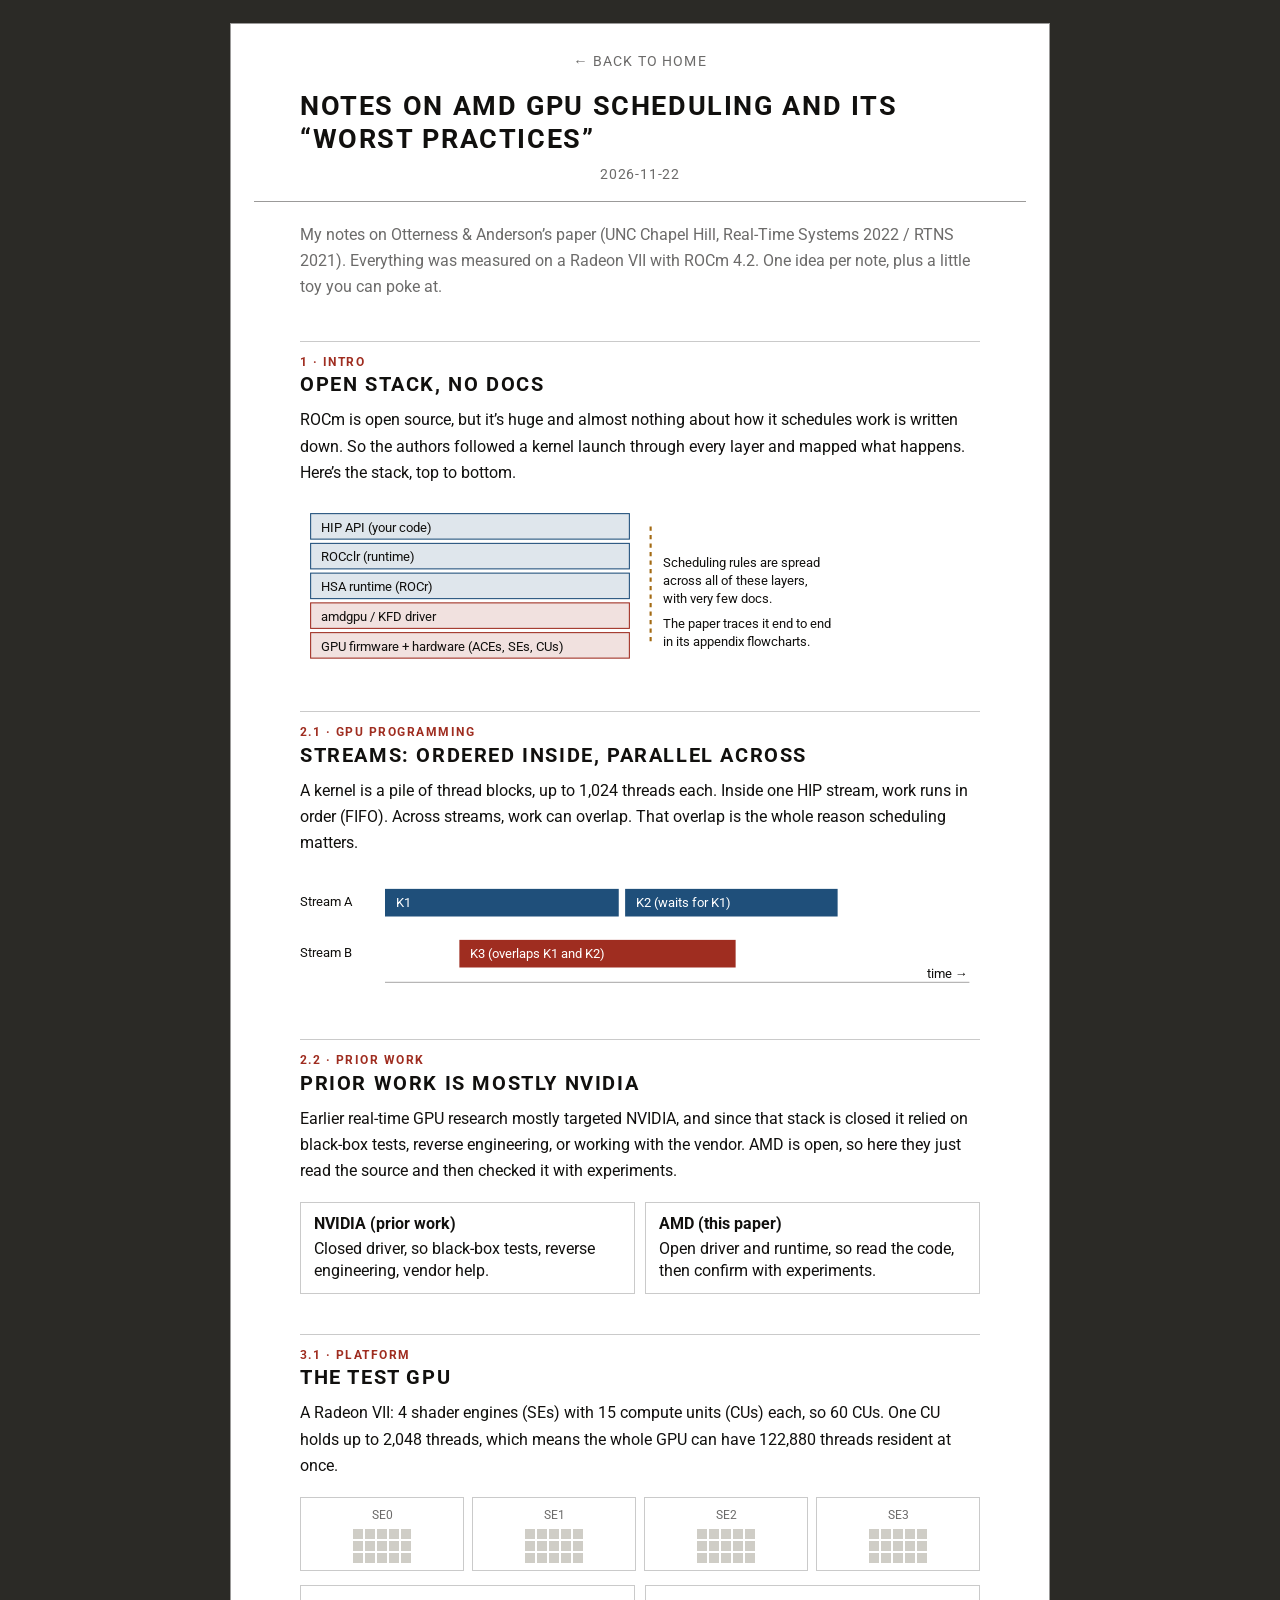
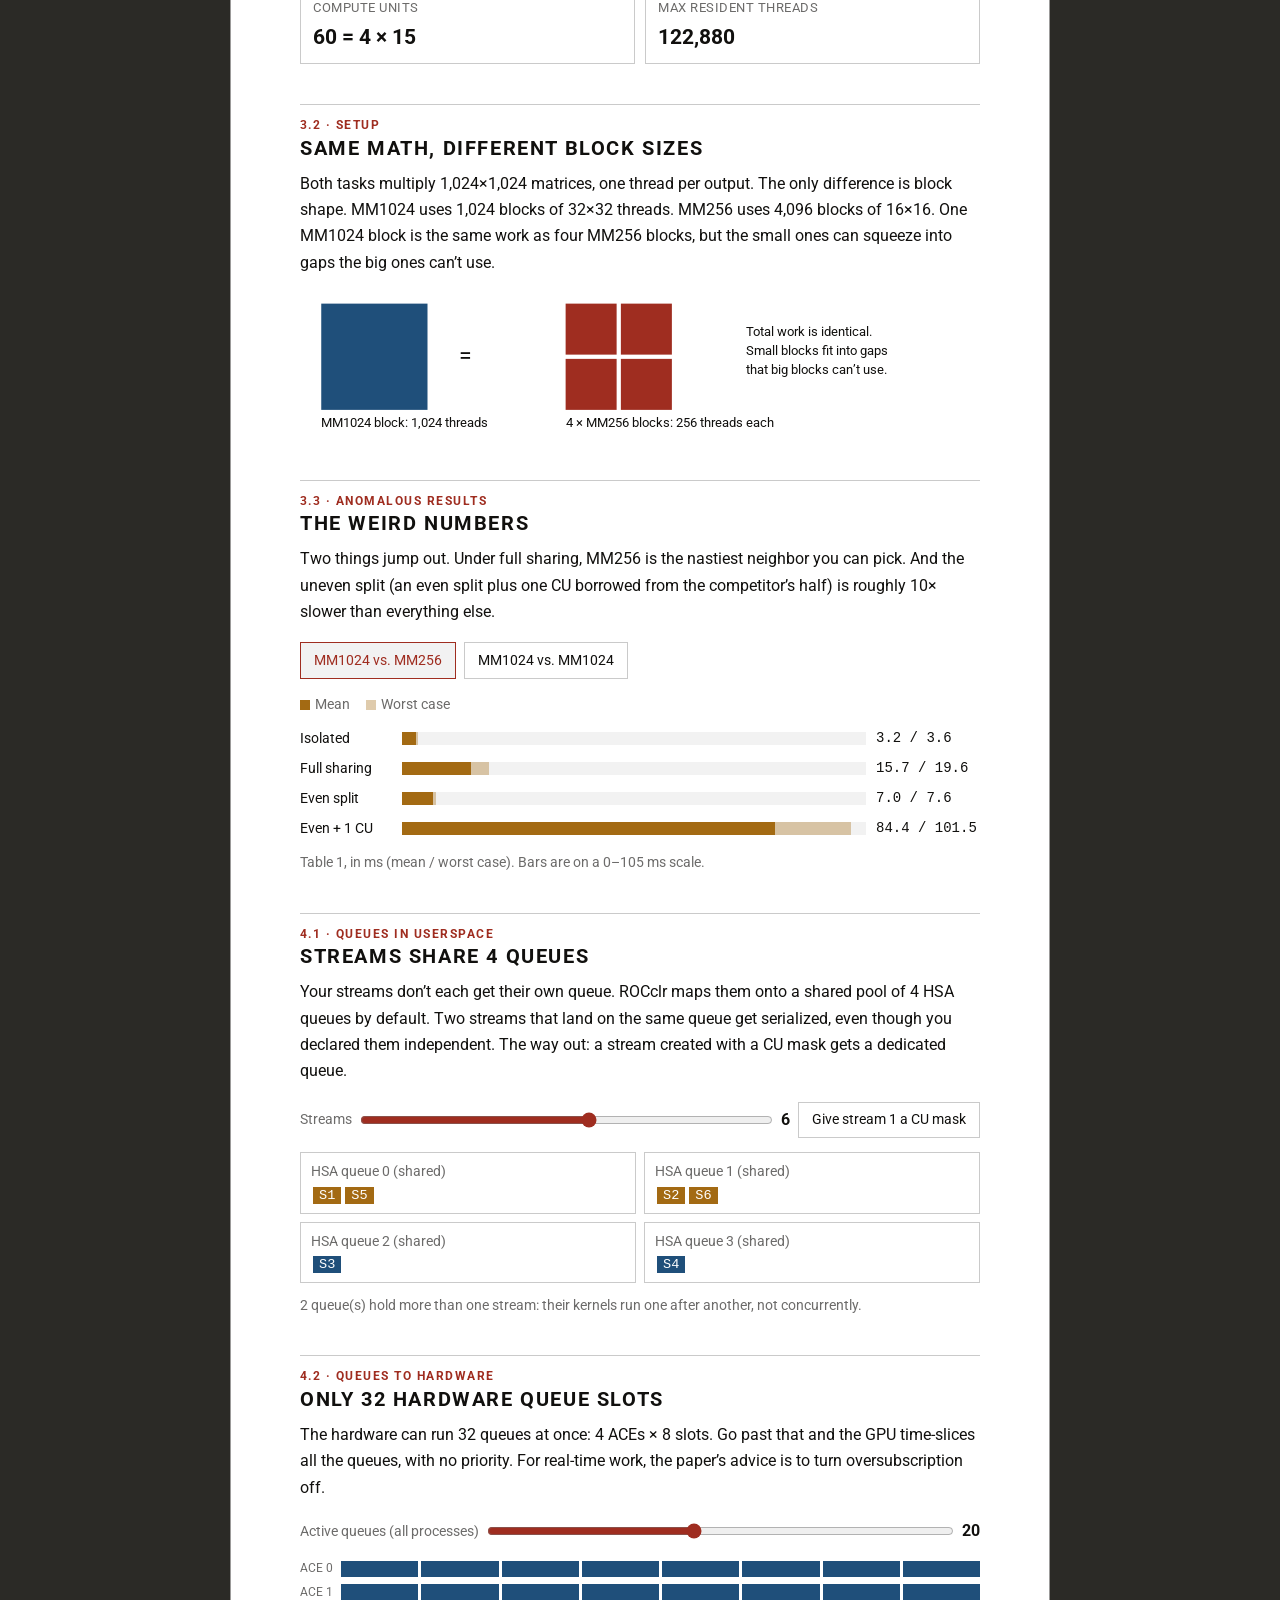
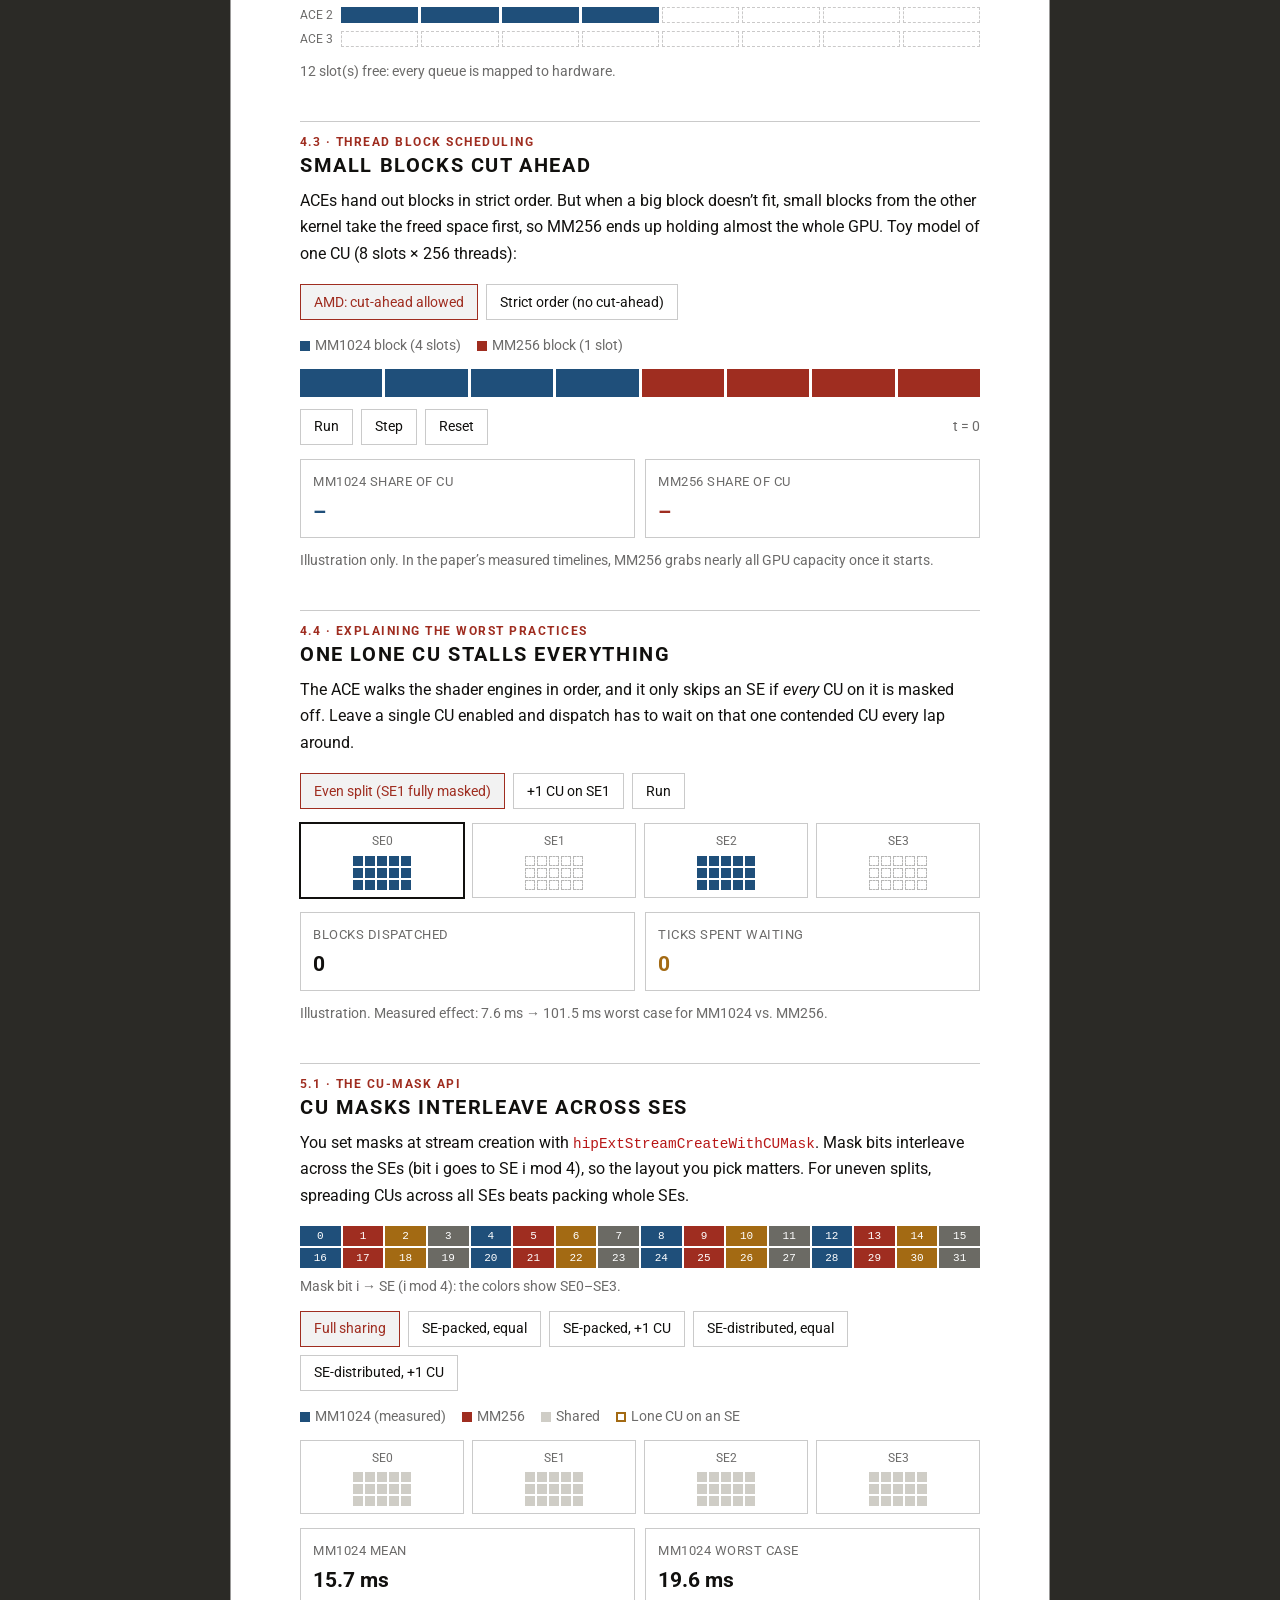
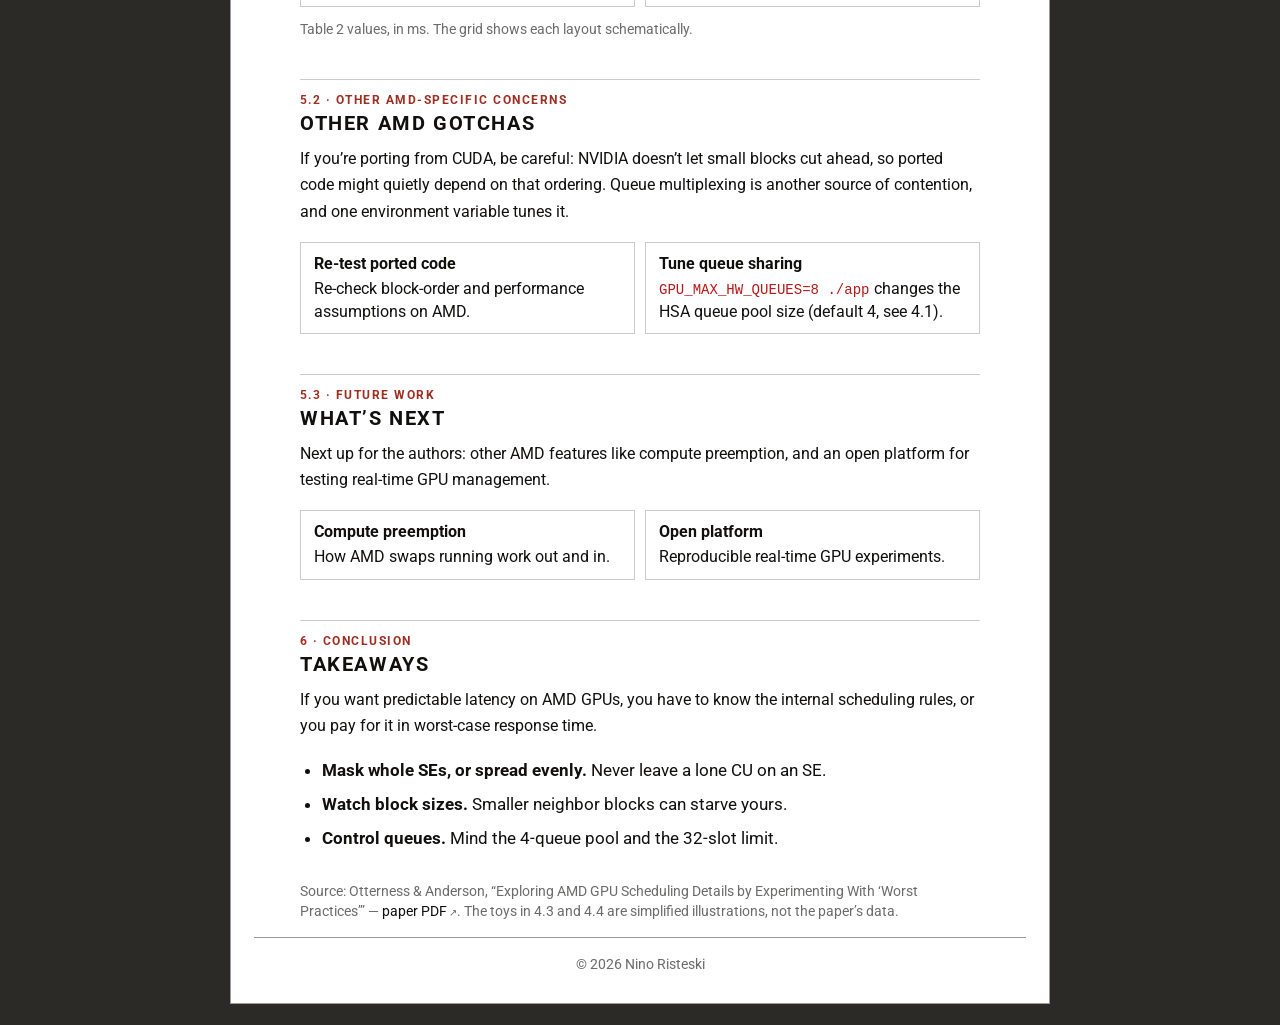
==== blogs/amd-gpu-scheduling-worst-practices.html @ a2859f85 "add AMD GPU scheduling paper notes to Writing Co-Authored-By: Claude Sonnet 5.5 <noreply@anthropic.c" ====
<!DOCTYPE html>
<html lang="en">
<head>
    <meta charset="UTF-8">
    <meta name="viewport" content="width=device-width, initial-scale=1.0">
    <meta name="author" content="Nino Risteski">
    <link rel="stylesheet" type="text/css" href="../stylesheet.css?v=63">
    <link rel="icon" type="image/x-icon" href="../favicon/favicon.ico">
    <link rel="apple-touch-icon" sizes="180x180" href="../favicon/apple-touch-icon.png">
    <link rel="icon" type="image/png" sizes="32x32" href="../favicon/favicon-32x32.png">
    <link rel="icon" type="image/png" sizes="16x16" href="../favicon/favicon-16x16.png">
    <title>Notes on AMD GPU Scheduling and Its “Worst Practices”</title>
    <style>
        .notes { --a:#1f4f7a; --b:#9f2d20; --w:#a36a13; --g:#cfcdc6; --line:rgba(17,16,14,0.22); --soft:rgba(17,16,14,0.05); --mut:rgba(17,16,14,0.62); }
        .notes * { border-radius: 0; }
        .notes .lede { color: var(--mut); }
        .notes .num { display:block; margin-bottom:0.15rem; color:var(--b); font-size:0.62rem; font-weight:700; letter-spacing:0.12em; }
        .notes h2 { margin-top:2rem; }
        .notes .cap { margin:0.6rem 0 0; color:var(--mut); font-size:0.7rem; line-height:1.45; }
        .notes .row { display:flex; flex-wrap:wrap; gap:0.4rem; align-items:center; margin:0 0 0.7rem; }
        .notes button { font:inherit; font-size:0.7rem; color:var(--text-color); background:#fff; border:1px solid var(--line); padding:0.28rem 0.65rem; cursor:pointer; }
        .notes button:hover { border-color:var(--text-color); }
        .notes button.on { border-color:var(--b); color:var(--b); background:var(--soft); }
        .notes input[type=range] { flex:1; min-width:130px; accent-color:var(--b); }
        .notes .lbl { font-size:0.7rem; color:var(--mut); }
        .notes .lg { display:flex; flex-wrap:wrap; gap:0.8rem; margin:0 0 0.6rem; font-size:0.68rem; color:var(--mut); }
        .notes .lg i { display:inline-block; width:10px; height:10px; margin-right:5px; vertical-align:-1px; }
        .notes .stats { display:grid; grid-template-columns:repeat(2,minmax(0,1fr)); gap:0.5rem; margin-top:0.7rem; }
        .notes .stat { border:1px solid var(--line); padding:0.4rem 0.6rem; }
        .notes .stat b { display:block; font-size:1.05rem; font-weight:700; }
        .notes .stat span { font-size:0.65rem; color:var(--mut); letter-spacing:0.04em; text-transform:uppercase; }
        .notes .cards { display:grid; grid-template-columns:repeat(auto-fit,minmax(190px,1fr)); gap:0.5rem; margin-top:0.7rem; }
        .notes .c { border:1px solid var(--line); padding:0.5rem 0.65rem; font-size:0.78rem; line-height:1.45; }
        .notes .c b { display:block; margin-bottom:0.12rem; }
        .notes .ses { display:grid; grid-template-columns:repeat(4,minmax(0,1fr)); gap:0.4rem; }
        .notes .se { text-align:center; font-size:0.62rem; color:var(--mut); border:1px solid var(--line); padding:0.35rem 0.1rem; }
        .notes .se.ptr { border-color:var(--text-color); box-shadow:0 0 0 1px var(--text-color); }
        .notes .cus { display:grid; grid-template-columns:repeat(5,10px); gap:2px; justify-content:center; margin-top:4px; }
        .notes .cu { display:block; width:10px; height:10px; background:var(--g); }
        .notes .lone { outline:2px solid var(--w); outline-offset:1px; }
        .notes .bars .br { display:grid; grid-template-columns:92px 1fr 104px; gap:0.5rem; align-items:center; font-size:0.7rem; margin:0 0 0.35rem; white-space:nowrap; }
        .notes .track { position:relative; height:13px; background:var(--soft); }
        .notes .track .mx, .notes .track .mn { position:absolute; left:0; top:0; height:100%; background:var(--w); }
        .notes .track .mx { opacity:0.35; }
        .notes .mono { font-family:ui-monospace,SFMono-Regular,Menlo,monospace; }
        .notes .chip { display:inline-block; font:0.68rem ui-monospace,SFMono-Regular,Menlo,monospace; padding:1px 6px; margin:2px; color:#fff; }
        .notes .q { border:1px solid var(--line); padding:0.35rem 0.5rem; min-height:2.4rem; font-size:0.68rem; color:var(--mut); }
        .notes .qgrid { display:grid; grid-template-columns:repeat(2,minmax(0,1fr)); gap:0.4rem; }
        .notes .slots { display:grid; grid-template-columns:38px repeat(8,minmax(0,1fr)); gap:3px; align-items:center; font-size:0.62rem; color:var(--mut); }
        .notes .slot { height:16px; border:1px dashed var(--line); }
        .notes .slot.f { background:var(--a); border:1px solid var(--a); }
        .notes .cuRow { display:grid; grid-template-columns:repeat(8,minmax(0,1fr)); gap:3px; }
        .notes .cuRow div { height:28px; }
        .notes svg text { fill:var(--text-color); font-size:12px; }
        .notes .bits { display:grid; grid-template-columns:repeat(16,minmax(0,1fr)); gap:2px; margin:0 0 0.4rem; }
        .notes .bits div { height:20px; font:0.55rem ui-monospace,SFMono-Regular,Menlo,monospace; color:#fff; display:flex; align-items:center; justify-content:center; }
        .notes .tk { margin:0.3rem 0 0 1.1rem; padding:0; font-size:0.85rem; }
        .notes .tk li { margin-bottom:0.3rem; }
    </style>
</head>
<body>
    <div class="container blog-post-container">
        <header>
            <a href="../index.html" class="back-link">← Back to Home</a>
            <h1>Notes on AMD GPU Scheduling and Its “Worst Practices”</h1>
            <div class="post-meta">
                <span class="post-date">2026-11-22</span>
            </div>
        </header>

        <main class="blog-post-content notes">
            <p class="lede">My notes on Otterness &amp; Anderson’s paper (UNC Chapel Hill, Real-Time Systems 2022 / RTNS 2021). Everything was measured on a Radeon VII with ROCm 4.2. One idea per note, plus a little toy you can poke at.</p>

            <h2><span class="num">1 · INTRO</span>Open stack, no docs</h2>
            <p>ROCm is open source, but it’s huge and almost nothing about how it schedules work is written down. So the authors followed a kernel launch through every layer and mapped what happens. Here’s the stack, top to bottom.</p>
            <svg viewBox="0 0 640 150" width="100%" role="img" aria-label="ROCm layers from HIP down to GPU firmware">
                <rect x="10" y="10" width="300" height="24" fill="#1f4f7a" fill-opacity=".14" stroke="#1f4f7a"/><text x="20" y="27">HIP API (your code)</text>
                <rect x="10" y="38" width="300" height="24" fill="#1f4f7a" fill-opacity=".14" stroke="#1f4f7a"/><text x="20" y="55">ROCclr (runtime)</text>
                <rect x="10" y="66" width="300" height="24" fill="#1f4f7a" fill-opacity=".14" stroke="#1f4f7a"/><text x="20" y="83">HSA runtime (ROCr)</text>
                <rect x="10" y="94" width="300" height="24" fill="#9f2d20" fill-opacity=".14" stroke="#9f2d20"/><text x="20" y="111">amdgpu / KFD driver</text>
                <rect x="10" y="122" width="300" height="24" fill="#9f2d20" fill-opacity=".14" stroke="#9f2d20"/><text x="20" y="139">GPU firmware + hardware (ACEs, SEs, CUs)</text>
                <path d="M330 22 L330 134" stroke="#a36a13" stroke-width="2" stroke-dasharray="4 4"/>
                <text x="342" y="60">Scheduling rules are spread</text><text x="342" y="77">across all of these layers,</text>
                <text x="342" y="94">with very few docs.</text><text x="342" y="118">The paper traces it end to end</text><text x="342" y="135">in its appendix flowcharts.</text>
            </svg>

            <h2><span class="num">2.1 · GPU PROGRAMMING</span>Streams: ordered inside, parallel across</h2>
            <p>A kernel is a pile of thread blocks, up to 1,024 threads each. Inside one HIP stream, work runs in order (FIFO). Across streams, work can overlap. That overlap is the whole reason scheduling matters.</p>
            <svg viewBox="0 0 640 110" width="100%" role="img" aria-label="Stream A runs K1 then K2, stream B runs K3 overlapping both">
                <text x="0" y="30">Stream A</text><text x="0" y="78">Stream B</text>
                <rect x="80" y="14" width="220" height="26" fill="#1f4f7a"/><text x="90" y="31" style="fill:#fff">K1</text>
                <rect x="306" y="14" width="200" height="26" fill="#1f4f7a"/><text x="316" y="31" style="fill:#fff">K2 (waits for K1)</text>
                <rect x="150" y="62" width="260" height="26" fill="#9f2d20"/><text x="160" y="79" style="fill:#fff">K3 (overlaps K1 and K2)</text>
                <line x1="80" y1="102" x2="630" y2="102" stroke="rgba(17,16,14,.3)"/><text x="590" y="98">time →</text>
            </svg>

            <h2><span class="num">2.2 · PRIOR WORK</span>Prior work is mostly NVIDIA</h2>
            <p>Earlier real-time GPU research mostly targeted NVIDIA, and since that stack is closed it relied on black-box tests, reverse engineering, or working with the vendor. AMD is open, so here they just read the source and then checked it with experiments.</p>
            <div class="cards">
                <div class="c"><b>NVIDIA (prior work)</b>Closed driver, so black-box tests, reverse engineering, vendor help.</div>
                <div class="c"><b>AMD (this paper)</b>Open driver and runtime, so read the code, then confirm with experiments.</div>
            </div>

            <h2><span class="num">3.1 · PLATFORM</span>The test GPU</h2>
            <p>A Radeon VII: 4 shader engines (SEs) with 15 compute units (CUs) each, so 60 CUs. One CU holds up to 2,048 threads, which means the whole GPU can have 122,880 threads resident at once.</p>
            <div class="ses" id="plat"></div>
            <div class="stats"><div class="stat"><span>Compute units</span><b>60 = 4 × 15</b></div><div class="stat"><span>Max resident threads</span><b>122,880</b></div></div>

            <h2><span class="num">3.2 · SETUP</span>Same math, different block sizes</h2>
            <p>Both tasks multiply 1,024×1,024 matrices, one thread per output. The only difference is block shape. MM1024 uses 1,024 blocks of 32×32 threads. MM256 uses 4,096 blocks of 16×16. One MM1024 block is the same work as four MM256 blocks, but the small ones can squeeze into gaps the big ones can’t use.</p>
            <svg viewBox="0 0 640 130" width="100%" role="img" aria-label="One MM1024 block equals four MM256 blocks">
                <rect x="20" y="10" width="100" height="100" fill="#1f4f7a"/><text x="20" y="126">MM1024 block: 1,024 threads</text>
                <g fill="#9f2d20"><rect x="250" y="10" width="48" height="48"/><rect x="302" y="10" width="48" height="48"/><rect x="250" y="62" width="48" height="48"/><rect x="302" y="62" width="48" height="48"/></g>
                <text x="250" y="126">4 × MM256 blocks: 256 threads each</text>
                <text x="150" y="66" style="font-size:22px">=</text>
                <text x="420" y="40">Total work is identical.</text><text x="420" y="58">Small blocks fit into gaps</text><text x="420" y="76">that big blocks can’t use.</text>
            </svg>

            <h2><span class="num">3.3 · ANOMALOUS RESULTS</span>The weird numbers</h2>
            <p>Two things jump out. Under full sharing, MM256 is the nastiest neighbor you can pick. And the uneven split (an even split plus one CU borrowed from the competitor’s half) is roughly 10× slower than everything else.</p>
            <div class="row" id="compSel"><button data-c="256" class="on">MM1024 vs. MM256</button><button data-c="1024">MM1024 vs. MM1024</button></div>
            <div class="lg"><span><i style="background:var(--w)"></i>Mean</span><span><i style="background:var(--w);opacity:.35"></i>Worst case</span></div>
            <div class="bars" id="bars"></div>
            <p class="cap">Table 1, in ms (mean / worst case). Bars are on a 0–105 ms scale.</p>

            <h2><span class="num">4.1 · QUEUES IN USERSPACE</span>Streams share 4 queues</h2>
            <p>Your streams don’t each get their own queue. ROCclr maps them onto a shared pool of 4 HSA queues by default. Two streams that land on the same queue get serialized, even though you declared them independent. The way out: a stream created with a CU mask gets a dedicated queue.</p>
            <div class="row"><span class="lbl">Streams</span><input type="range" id="nS" min="1" max="10" value="6" step="1"><b id="nSo">6</b><button id="maskBtn">Give stream 1 a CU mask</button></div>
            <div class="qgrid" id="qs"></div>
            <p class="cap" id="qcap"></p>

            <h2><span class="num">4.2 · QUEUES TO HARDWARE</span>Only 32 hardware queue slots</h2>
            <p>The hardware can run 32 queues at once: 4 ACEs × 8 slots. Go past that and the GPU time-slices all the queues, with no priority. For real-time work, the paper’s advice is to turn oversubscription off.</p>
            <div class="row"><span class="lbl">Active queues (all processes)</span><input type="range" id="nQ" min="1" max="44" value="20" step="1"><b id="nQo">20</b></div>
            <div class="slots" id="slots"></div>
            <p class="cap" id="slotCap"></p>

            <h2><span class="num">4.3 · THREAD BLOCK SCHEDULING</span>Small blocks cut ahead</h2>
            <p>ACEs hand out blocks in strict order. But when a big block doesn’t fit, small blocks from the other kernel take the freed space first, so MM256 ends up holding almost the whole GPU. Toy model of one CU (8 slots × 256 threads):</p>
            <div class="row" id="mode"><button data-m="amd" class="on">AMD: cut-ahead allowed</button><button data-m="fifo">Strict order (no cut-ahead)</button></div>
            <div class="lg"><span><i style="background:var(--a)"></i>MM1024 block (4 slots)</span><span><i style="background:var(--b)"></i>MM256 block (1 slot)</span></div>
            <div class="cuRow" id="cu"></div>
            <div class="row" style="margin-top:0.6rem"><button id="play">Run</button><button id="stp">Step</button><button id="rst">Reset</button><span class="lbl" style="margin-left:auto">t = <span id="t">0</span></span></div>
            <div class="stats"><div class="stat"><span>MM1024 share of CU</span><b id="sa" style="color:var(--a)">–</b></div><div class="stat"><span>MM256 share of CU</span><b id="sb" style="color:var(--b)">–</b></div></div>
            <p class="cap">Illustration only. In the paper’s measured timelines, MM256 grabs nearly all GPU capacity once it starts.</p>

            <h2><span class="num">4.4 · EXPLAINING THE WORST PRACTICES</span>One lone CU stalls everything</h2>
            <p>The ACE walks the shader engines in order, and it only skips an SE if <em>every</em> CU on it is masked off. Leave a single CU enabled and dispatch has to wait on that one contended CU every lap around.</p>
            <div class="row" id="seMode"><button data-s="even" class="on">Even split (SE1 fully masked)</button><button data-s="plus">+1 CU on SE1</button><button id="sePlay">Run</button></div>
            <div class="ses" id="seViz"></div>
            <div class="stats"><div class="stat"><span>Blocks dispatched</span><b id="seN">0</b></div><div class="stat"><span>Ticks spent waiting</span><b id="seW" style="color:var(--w)">0</b></div></div>
            <p class="cap">Illustration. Measured effect: 7.6 ms → 101.5 ms worst case for MM1024 vs. MM256.</p>

            <h2><span class="num">5.1 · THE CU-MASK API</span>CU masks interleave across SEs</h2>
            <p>You set masks at stream creation with <code>hipExtStreamCreateWithCUMask</code>. Mask bits interleave across the SEs (bit i goes to SE i mod 4), so the layout you pick matters. For uneven splits, spreading CUs across all SEs beats packing whole SEs.</p>
            <div class="bits" id="bits"></div>
            <div class="row" id="cfg"><button data-k="full" class="on">Full sharing</button><button data-k="pe">SE-packed, equal</button><button data-k="pp">SE-packed, +1 CU</button><button data-k="de">SE-distributed, equal</button><button data-k="dp">SE-distributed, +1 CU</button></div>
            <div class="lg"><span><i style="background:var(--a)"></i>MM1024 (measured)</span><span><i style="background:var(--b)"></i>MM256</span><span><i style="background:var(--g)"></i>Shared</span><span><i style="outline:2px solid var(--w);outline-offset:-2px"></i>Lone CU on an SE</span></div>
            <div class="ses" id="mask"></div>
            <div class="stats"><div class="stat"><span>MM1024 mean</span><b id="mm">–</b></div><div class="stat"><span>MM1024 worst case</span><b id="mx">–</b></div></div>
            <p class="cap">Table 2 values, in ms. The grid shows each layout schematically.</p>

            <h2><span class="num">5.2 · OTHER AMD-SPECIFIC CONCERNS</span>Other AMD gotchas</h2>
            <p>If you’re porting from CUDA, be careful: NVIDIA doesn’t let small blocks cut ahead, so ported code might quietly depend on that ordering. Queue multiplexing is another source of contention, and one environment variable tunes it.</p>
            <div class="cards">
                <div class="c"><b>Re-test ported code</b>Re-check block-order and performance assumptions on AMD.</div>
                <div class="c"><b>Tune queue sharing</b><code>GPU_MAX_HW_QUEUES=8 ./app</code> changes the HSA queue pool size (default 4, see 4.1).</div>
            </div>

            <h2><span class="num">5.3 · FUTURE WORK</span>What’s next</h2>
            <p>Next up for the authors: other AMD features like compute preemption, and an open platform for testing real-time GPU management.</p>
            <div class="cards">
                <div class="c"><b>Compute preemption</b>How AMD swaps running work out and in.</div>
                <div class="c"><b>Open platform</b>Reproducible real-time GPU experiments.</div>
            </div>

            <h2><span class="num">6 · CONCLUSION</span>Takeaways</h2>
            <p>If you want predictable latency on AMD GPUs, you have to know the internal scheduling rules, or you pay for it in worst-case response time.</p>
            <ul class="tk">
                <li><strong>Mask whole SEs, or spread evenly.</strong> Never leave a lone CU on an SE.</li>
                <li><strong>Watch block sizes.</strong> Smaller neighbor blocks can starve yours.</li>
                <li><strong>Control queues.</strong> Mind the 4-queue pool and the 32-slot limit.</li>
            </ul>
            <p class="cap" style="margin-top:1.4rem">Source: Otterness &amp; Anderson, “Exploring AMD GPU Scheduling Details by Experimenting With ‘Worst Practices’” — <a href="https://www.cs.unc.edu/~otternes/papers/rtsj2022.pdf">paper PDF</a>. The toys in 4.3 and 4.4 are simplified illustrations, not the paper’s data.</p>
        </main>

        <footer>
            <p>© 2026 Nino Risteski</p>
        </footer>
    </div>
<script>
const A='#1f4f7a',B='#9f2d20',G='#cfcdc6',W='#a36a13';
function seGrid(el,fn,ptr){el.innerHTML=[0,1,2,3].map(e=>'<div class="se'+(ptr===e?' ptr':'')+'">SE'+e+'<div class="cus">'+Array.from({length:15},(_,c)=>{const v=fn(e,c);return '<i class="cu'+(v==='L'?' lone':'')+'" style="background:'+(v==='a'||v==='L'?A:v==='b'?B:v==='x'?'transparent;border:1px dashed rgba(17,16,14,.3)':G)+'"></i>'}).join('')+'</div></div>').join('')}
seGrid(document.getElementById('plat'),()=>'s');

const T1={256:[['Isolated',3.201,3.631],['Full sharing',15.652,19.578],['Even split',6.991,7.630],['Even + 1 CU',84.362,101.531]],1024:[['Isolated',3.201,3.631],['Full sharing',6.447,7.292],['Even split',6.988,8.254],['Even + 1 CU',76.011,98.380]]};
function bars(c){document.getElementById('bars').innerHTML=T1[c].map(r=>'<div class="br"><span>'+r[0]+'</span><div class="track"><div class="mx" style="width:'+(r[2]/105*100)+'%"></div><div class="mn" style="width:'+(r[1]/105*100)+'%"></div></div><span class="mono">'+r[1].toFixed(1)+' / '+r[2].toFixed(1)+'</span></div>').join('');document.querySelectorAll('#compSel button').forEach(b=>b.classList.toggle('on',b.dataset.c===c))}
document.querySelectorAll('#compSel button').forEach(b=>b.onclick=()=>bars(b.dataset.c));bars('256');

let masked=false;
const nS=document.getElementById('nS'),nSo=document.getElementById('nSo'),qs_el=document.getElementById('qs'),qcap=document.getElementById('qcap'),maskBtn=document.getElementById('maskBtn');
function queues(){const n=+nS.value;nSo.textContent=n;const qs=[[],[],[],[]],ded=[];for(let i=1;i<=n;i++){if(masked&&i===1)ded.push(i);else{const k=masked?i-2:i-1;qs[k%4].push(i)}}
let h=qs.map((q,i)=>'<div class="q">HSA queue '+i+' (shared)<br>'+q.map(s=>'<span class="chip" style="background:'+(q.length>1?W:A)+'">S'+s+'</span>').join('')+'</div>').join('');
if(ded.length)h+='<div class="q" style="grid-column:1/-1">Dedicated queue (CU-masked)<br><span class="chip" style="background:'+B+'">S1</span></div>';
qs_el.innerHTML=h;const sh=qs.filter(q=>q.length>1).length;qcap.textContent=sh?sh+' queue(s) hold more than one stream: their kernels run one after another, not concurrently.':'Every stream has its own queue: no hidden serialization.';maskBtn.classList.toggle('on',masked)}
nS.oninput=queues;maskBtn.onclick=()=>{masked=!masked;queues()};queues();

const nQ=document.getElementById('nQ');
function slots(){const n=+nQ.value;document.getElementById('nQo').textContent=n;let h='';for(let a=0;a<4;a++){h+='<span>ACE '+a+'</span>';for(let s=0;s<8;s++){const i=a*8+s;h+='<div class="slot'+(i<Math.min(n,32)?' f':'')+'"></div>'}}document.getElementById('slots').innerHTML=h;const over=n-32;const c=document.getElementById('slotCap');c.style.color=over>0?W:'';c.textContent=over>0?over+' queue(s) don’t fit: the hardware time-slices all of them, with no priority, so ready work can wait.':(32-n)+' slot(s) free: every queue is mapped to hardware.'}
nQ.oninput=slots;slots();

let mode='amd',sl,turn,t,ua,ub,nid,tm=null;
function rs(){sl=[];for(let i=0;i<4;i++)sl.push({o:'a',r:5,id:0});[1,2,1,2].forEach((r,i)=>sl.push({o:'b',r,id:i+1}));turn='a';t=0;ua=0;ub=0;nid=10;dr()}
function place(w){const f=sl.map((s,i)=>s?-1:i).filter(i=>i>=0);if(w==='a'){if(f.length<4)return false;const id=nid++;f.slice(0,4).forEach(i=>sl[i]={o:'a',r:5,id});return true}if(!f.length)return false;sl[f[0]]={o:'b',r:2,id:nid++};return true}
function disp(){let p=true;while(p){p=false;if(mode==='fifo'){if(place(turn)){turn=turn==='a'?'b':'a';p=true}}else{for(const w of [turn,turn==='a'?'b':'a']){if(place(w)){turn=w==='a'?'b':'a';p=true;break}}}}}
function st(){t++;sl.forEach(s=>{if(s)s.o==='a'?ua++:ub++});const d=new Set();sl.forEach(s=>{if(s&&--s.r<=0)d.add(s.id)});sl=sl.map(s=>s&&d.has(s.id)?null:s);disp();dr()}
function dr(){document.getElementById('cu').innerHTML=sl.map(s=>'<div style="'+(s?'background:'+(s.o==='a'?A:B):'border:1px dashed rgba(17,16,14,.3)')+'"></div>').join('');document.getElementById('t').textContent=t;const tt=ua+ub;document.getElementById('sa').textContent=tt?Math.round(ua/tt*100)+'%':'–';document.getElementById('sb').textContent=tt?Math.round(ub/tt*100)+'%':'–'}
const pb=document.getElementById('play');function stop(){clearInterval(tm);tm=null;pb.textContent='Run'}
pb.onclick=()=>{if(tm)stop();else{tm=setInterval(st,450);pb.textContent='Pause'}};
document.getElementById('stp').onclick=()=>{stop();st()};document.getElementById('rst').onclick=()=>{stop();rs()};
document.querySelectorAll('#mode button').forEach(b=>b.onclick=()=>{mode=b.dataset.m;document.querySelectorAll('#mode button').forEach(x=>x.classList.toggle('on',x===b));stop();rs()});rs();

let seM='even',ptr=0,seN=0,seW=0,seT=null,lone=0;
function seFn(e,c){if(e===0||e===2)return 'a';if(e===1)return seM==='plus'&&c===0?'L':'x';return 'x'}
function seDraw(){seGrid(document.getElementById('seViz'),seFn,ptr);document.getElementById('seN').textContent=seN;document.getElementById('seW').textContent=seW}
function seTick(){const usable=e=>e===0||e===2||(e===1&&seM==='plus');if(!usable(ptr)){ptr=(ptr+1)%4;while(!usable(ptr))ptr=(ptr+1)%4}
if(ptr===1){lone++;if(lone>=7){lone=0;seN++;ptr=2}else seW++}else{seN++;let n=(ptr+1)%4;while(!usable(n))n=(n+1)%4;ptr=n}seDraw()}
function seReset(){ptr=0;lone=0;seN=0;seW=0;seDraw()}
const sp=document.getElementById('sePlay');function seStop(){clearInterval(seT);seT=null;sp.textContent='Run'}
sp.onclick=()=>{if(seT)seStop();else{seT=setInterval(seTick,350);sp.textContent='Pause'}};
document.querySelectorAll('#seMode button[data-s]').forEach(b=>b.onclick=()=>{seM=b.dataset.s;document.querySelectorAll('#seMode button[data-s]').forEach(x=>x.classList.toggle('on',x===b));seReset()});seReset();

document.getElementById('bits').innerHTML=Array.from({length:32},(_,i)=>'<div style="background:'+['#1f4f7a','#9f2d20','#a36a13','#6b6a64'][i%4]+'">'+i+'</div>').join('');
document.getElementById('bits').insertAdjacentHTML('afterend','<p class="cap" style="margin:0 0 0.7rem">Mask bit i → SE (i mod 4): the colors show SE0–SE3.</p>');
const T2={full:[15.652,19.578],pe:[6.991,7.630],pp:[84.362,101.531],de:[7.269,9.113],dp:[7.324,7.906]};
function mfn(k){return (e,c)=>{if(k==='full')return 's';if(k==='pe')return e%2===0?'a':'b';if(k==='pp')return e%2===0?'a':(e===1&&c===0?'L':'b');const na=k==='de'?[8,8,7,7][e]:[8,8,8,7][e];return c<na?'a':'b'}}
function mask(k){seGrid(document.getElementById('mask'),mfn(k));document.getElementById('mm').textContent=T2[k][0].toFixed(1)+' ms';document.getElementById('mx').textContent=T2[k][1].toFixed(1)+' ms';document.querySelectorAll('#cfg button').forEach(b=>b.classList.toggle('on',b.dataset.k===k))}
document.querySelectorAll('#cfg button').forEach(b=>b.onclick=()=>mask(b.dataset.k));mask('full');
</script>
</body>
</html>
---- stylesheet.css ----
@import url('https://fonts.googleapis.com/css2?family=Roboto:wght@300;400;500;700&display=swap');

:root {
  --outer-color: #2b2a26;
  --background-color: #ffffff;
  --paper-color: #ffffff;
  --text-color: #11100e;
  --muted-color: rgba(17, 16, 14, 0.62);
  --faint-color: rgba(17, 16, 14, 0.08);
  --border-color: rgba(17, 16, 14, 0.22);
  --strong-border-color: rgba(17, 16, 14, 0.42);
  --accent-color: #b81717;
  --accent-soft: rgba(184, 23, 23, 0.08);
  --secondary-accent: #1f4f7a;
  --secondary-soft: rgba(31, 79, 122, 0.08);
  --gold-accent: #a36a13;
  --section-color: #9f2d20;
  --font-heading: 'Roboto', Arial, sans-serif;
  --font-body: 'Roboto', Arial, sans-serif;
}

* {
  box-sizing: border-box;
  margin: 0;
  padding: 0;
}

html {
  background: var(--outer-color);
  font-size: 20px;
}

body {
  min-height: 100vh;
  color: var(--text-color);
  background: var(--outer-color);
  font-family: var(--font-body);
  font-size: 16px;
  font-weight: 400;
  line-height: 1.5;
  letter-spacing: 0;
  padding: 1.15rem;
}

.container {
  position: relative;
  width: min(100%, 820px);
  margin: 0 auto;
  padding: 1.15rem 1.15rem 1.4rem;
  border: 1px solid var(--strong-border-color);
  background: var(--background-color);
}

h1,
h2,
h3,
h4,
h5,
h6 {
  color: var(--text-color);
  font-family: var(--font-heading);
  line-height: 1.25;
  text-transform: uppercase;
}

h1 {
  margin-bottom: 0.25rem;
  font-size: 1.45rem;
  letter-spacing: 0.06em;
}

h2 {
  font-size: 0.92rem;
  letter-spacing: 0.14em;
}

h3 {
  margin-bottom: 0.2rem;
  font-size: 0.9rem;
  letter-spacing: 0.06em;
}

p {
  margin-bottom: 0.55rem;
}

a {
  position: relative;
  color: var(--text-color);
  text-decoration: none;
  text-decoration-thickness: 1px;
  text-underline-offset: 3px;
  transition: color 0.18s ease, border-color 0.18s ease, background-color 0.18s ease;
}

a[href^="http"]::after {
  content: '↗';
  margin-left: 0.18em;
  color: var(--muted-color);
  font-size: 0.68em;
  font-weight: 400;
}

a:hover {
  color: var(--accent-color);
}

a:hover::after {
  color: var(--accent-color);
}

a::before {
  content: '';
  position: absolute;
  right: 0;
  bottom: -2px;
  left: 0;
  height: 1px;
  background: currentColor;
  transform: scaleX(0);
  transform-origin: left;
  transition: transform 0.18s ease;
}

a:hover::before {
  transform: scaleX(1);
}

header {
  display: flex;
  flex-direction: column;
  align-items: center;
  margin-bottom: 0.85rem;
  text-align: center;
}

.header-content {
  display: flex;
  align-items: center;
  justify-content: center;
  gap: 1rem;
  width: 100%;
  margin-bottom: 0.7rem;
}

.profile-container {
  flex-shrink: 0;
}

.profile-image {
  width: 180px;
  height: 180px;
  overflow: hidden;
}

.profile-image img {
  display: block;
  width: 100%;
  height: 100%;
  object-fit: cover;
}

.name-title {
  max-width: 430px;
  text-align: center;
}

.social-links {
  display: flex;
  flex-wrap: wrap;
  justify-content: center;
  gap: 0.35rem;
}

.social-links a {
  display: inline-flex;
  align-items: center;
  min-height: 1.65rem;
  padding: 0;
  font-size: 0.68rem;
  letter-spacing: 0.07em;
  text-transform: uppercase;
}

.social-links a:hover {
  color: var(--accent-color);
}

.social-links a::before {
  display: none;
}

.intro {
  position: relative;
  width: min(100%, 670px);
  padding: 0.65rem 0 0;
  color: rgba(17, 16, 14, 0.85);
  font-size: 0.86rem;
  line-height: 1.55;
  text-align: left;
}

.intro p {
  margin-bottom: 0.5rem;
}

.intro p:last-child {
  margin-bottom: 0;
}

.research-line {
  margin-top: 0.55rem;
  padding-top: 0.55rem;
  border-top: 1px solid var(--border-color);
}

.research-line span {
  display: block;
  margin-bottom: 0.18rem;
  color: var(--accent-color);
  font-size: inherit;
  font-weight: 400;
  letter-spacing: 0.1em;
  text-transform: uppercase;
}

.newsletter {
  display: flex;
  align-items: center;
  justify-content: center;
  gap: 0.45rem;
  max-width: 670px;
  margin: 0.75rem auto 0.95rem;
  padding: 0.5rem 0;
}

.newsletter-intro {
  margin: 0;
  color: rgba(17, 16, 14, 0.76);
  font-size: 0.8rem;
}

.newsletter-cta {
  display: inline-flex;
  align-items: center;
  justify-content: center;
  min-height: 1.85rem;
  padding: 0;
  color: var(--accent-color);
  font-size: 0.68rem;
  letter-spacing: 0.1em;
  text-transform: uppercase;
  white-space: nowrap;
}

.newsletter-cta::before {
  display: none;
}

.newsletter-cta::after {
  color: var(--accent-color);
}

.newsletter-cta:hover {
  color: var(--text-color);
}

section {
  position: relative;
  padding: 1.8rem 0 1.6rem;
  border-top: 1px solid var(--strong-border-color);
}

section > h2 {
  margin-bottom: 0.65rem;
}

#talks > h2,
#projects > h2,
#blog > h2,
#recommendations > h2 {
  text-align: center;
}

#projects,
#talks,
#blog,
#recommendations {
  border-top-color: rgba(159, 45, 32, 0.58);
}

#projects > h2,
#projects .item-kicker,
#talks > h2,
#talks .item-kicker,
#blog > h2,
#blog .post-date,
#recommendations > h2,
#recommendations .item-note {
  color: var(--section-color);
}

.projects-grid {
  display: grid;
  gap: 0.3rem;
}

.project {
  position: relative;
  padding: 0.62rem 0 0.66rem 0.8rem;
}

.project::before {
  content: '';
  position: absolute;
  top: 0.72rem;
  bottom: 0.72rem;
  left: 0;
  width: 2px;
  background: var(--faint-color);
}

.project:hover::before {
  background: var(--accent-color);
}

.project p {
  max-width: 700px;
  margin: 0;
  color: rgba(17, 16, 14, 0.78);
}

.item-kicker,
.post-date,
.item-note {
  display: block;
  color: var(--muted-color);
  font-size: 0.68rem;
  letter-spacing: 0.06em;
}

.item-kicker {
  margin-bottom: 0.18rem;
  text-transform: uppercase;
}

.project-commits {
  margin-top: 0.38rem;
  padding-left: 0;
  list-style: none;
}

.talk-item {
  display: flex;
  align-items: center;
  gap: 1.2rem;
  justify-content: space-between;
}

.talk-text {
  flex: 1;
  min-width: 0;
}

.talk-image {
  flex-shrink: 0;
  display: block;
  width: 220px;
}

.talk-image img {
  display: block;
  width: 100%;
  height: auto;
  border-radius: 4px;
}

@media (max-width: 640px) {
  .talk-item {
    flex-direction: column;
    align-items: flex-start;
  }

  .talk-image {
    width: 100%;
  }
}

.project-commits li {
  position: relative;
  margin-bottom: 0.34rem;
  color: rgba(17, 16, 14, 0.8);
  font-size: 0.82rem;
  line-height: 1.42;
}

.blog-list,
.recommendations-list {
  list-style: none;
}

.blog-list li,
.recommendations-list li {
  display: block;
  padding: 0.26rem 0;
}

.blog-list a,
.recommendations-list a {
  font-weight: 700;
}

.blog-list .post-date,
.recommendations-list .item-note {
  display: inline;
  margin-left: 0.25rem;
  font-size: 0.7rem;
  letter-spacing: 0;
}

.blog-list .post-date::before,
.recommendations-list .item-note::before {
  content: '- ';
}

#recommendations {
  padding-bottom: 0.55rem;
}

footer {
  margin-top: 0.8rem;
  padding-top: 0.8rem;
  border-top: 1px solid var(--strong-border-color);
  color: var(--muted-color);
  font-size: 0.68rem;
  text-align: center;
}

footer p {
  margin: 0;
}

.blog-post-container {
  min-height: 100vh;
  padding-top: 1.25rem;
}

.blog-post-container header {
  align-items: center;
  margin-bottom: 1rem;
  padding-bottom: 0.8rem;
  border-bottom: 1px solid var(--strong-border-color);
  text-align: left;
}

.blog-post-container .back-link {
  display: inline-block;
  margin-bottom: 0.85rem;
  color: var(--muted-color);
  font-size: 0.72rem;
  letter-spacing: 0.08em;
  text-transform: uppercase;
}

.blog-post-container .back-link::after {
  content: '';
}

.blog-post-container h1 {
  max-width: 680px;
  margin-bottom: 0.35rem;
  font-size: 1.35rem;
}

.post-meta {
  color: var(--muted-color);
  font-size: 0.78rem;
}

.blog-post-content {
  max-width: 680px;
  margin: 0 auto;
  font-size: 16px;
  line-height: 1.65;
}

.blog-post-content h1 {
  margin: 0.2rem 0 0.8rem;
  font-size: 1.25rem;
}

.blog-post-content h2 {
  margin: 1.3rem 0 0.5rem;
  padding-top: 0.6rem;
  border-top: 1px solid var(--border-color);
  font-size: 1rem;
  letter-spacing: 0.08em;
}

.blog-post-content h3 {
  margin: 1rem 0 0.4rem;
  font-size: 0.9rem;
}

.blog-post-content p {
  margin-bottom: 0.85rem;
}

.blog-post-content ul,
.blog-post-content ol {
  margin: 0 0 0.95rem;
  padding-left: 1.2rem;
}

.blog-post-content li {
  margin-bottom: 0.3rem;
}

.blog-post-content code {
  padding: 0;
  color: var(--accent-color);
  font-family: ui-monospace, SFMono-Regular, Menlo, Monaco, Consolas, monospace;
  font-size: 0.9em;
}

.blog-post-content pre,
.blog-post-content .codehilite {
  margin: 0.9rem 0 1rem;
  padding: 0.65rem 0;
  overflow-x: auto;
  border-top: 1px solid var(--border-color);
  border-bottom: 1px solid var(--border-color);
}

.blog-post-content pre code {
  padding: 0;
  background: transparent;
}

.blog-post-content .codehilite pre {
  margin: 0;
  padding: 0;
  border: 0;
  background: transparent !important;
}

.blog-post-content .hero-image {
  display: flex;
  justify-content: center;
  margin: 0.9rem 0 1.1rem;
}

.blog-post-content .hero-image img {
  max-width: 100%;
  height: auto;
  border: 1px solid var(--border-color);
}

@media (min-width: 768px) {
  body {
    font-size: 16.5px;
  }

  h1 {
    font-size: 1.75rem;
  }

  .container {
    padding-top: 1.35rem;
  }
}

@media (max-width: 640px) {
  body {
    padding: 0.65rem;
  }

  .container {
    padding: 1rem 0.9rem 1.3rem;
  }

  .header-content {
    flex-direction: column;
    gap: 0.75rem;
  }

  .name-title {
    text-align: center;
  }

  .social-links {
    justify-content: center;
  }

  .intro {
    padding-right: 0.65rem;
    padding-left: 0.65rem;
    font-size: 0.8rem;
  }

  .research-line {
    display: block;
  }

  .research-line span {
    display: block;
    margin-bottom: 0.22rem;
  }

  .newsletter {
    align-items: center;
    flex-wrap: wrap;
    gap: 0.35rem;
    text-align: center;
  }
}
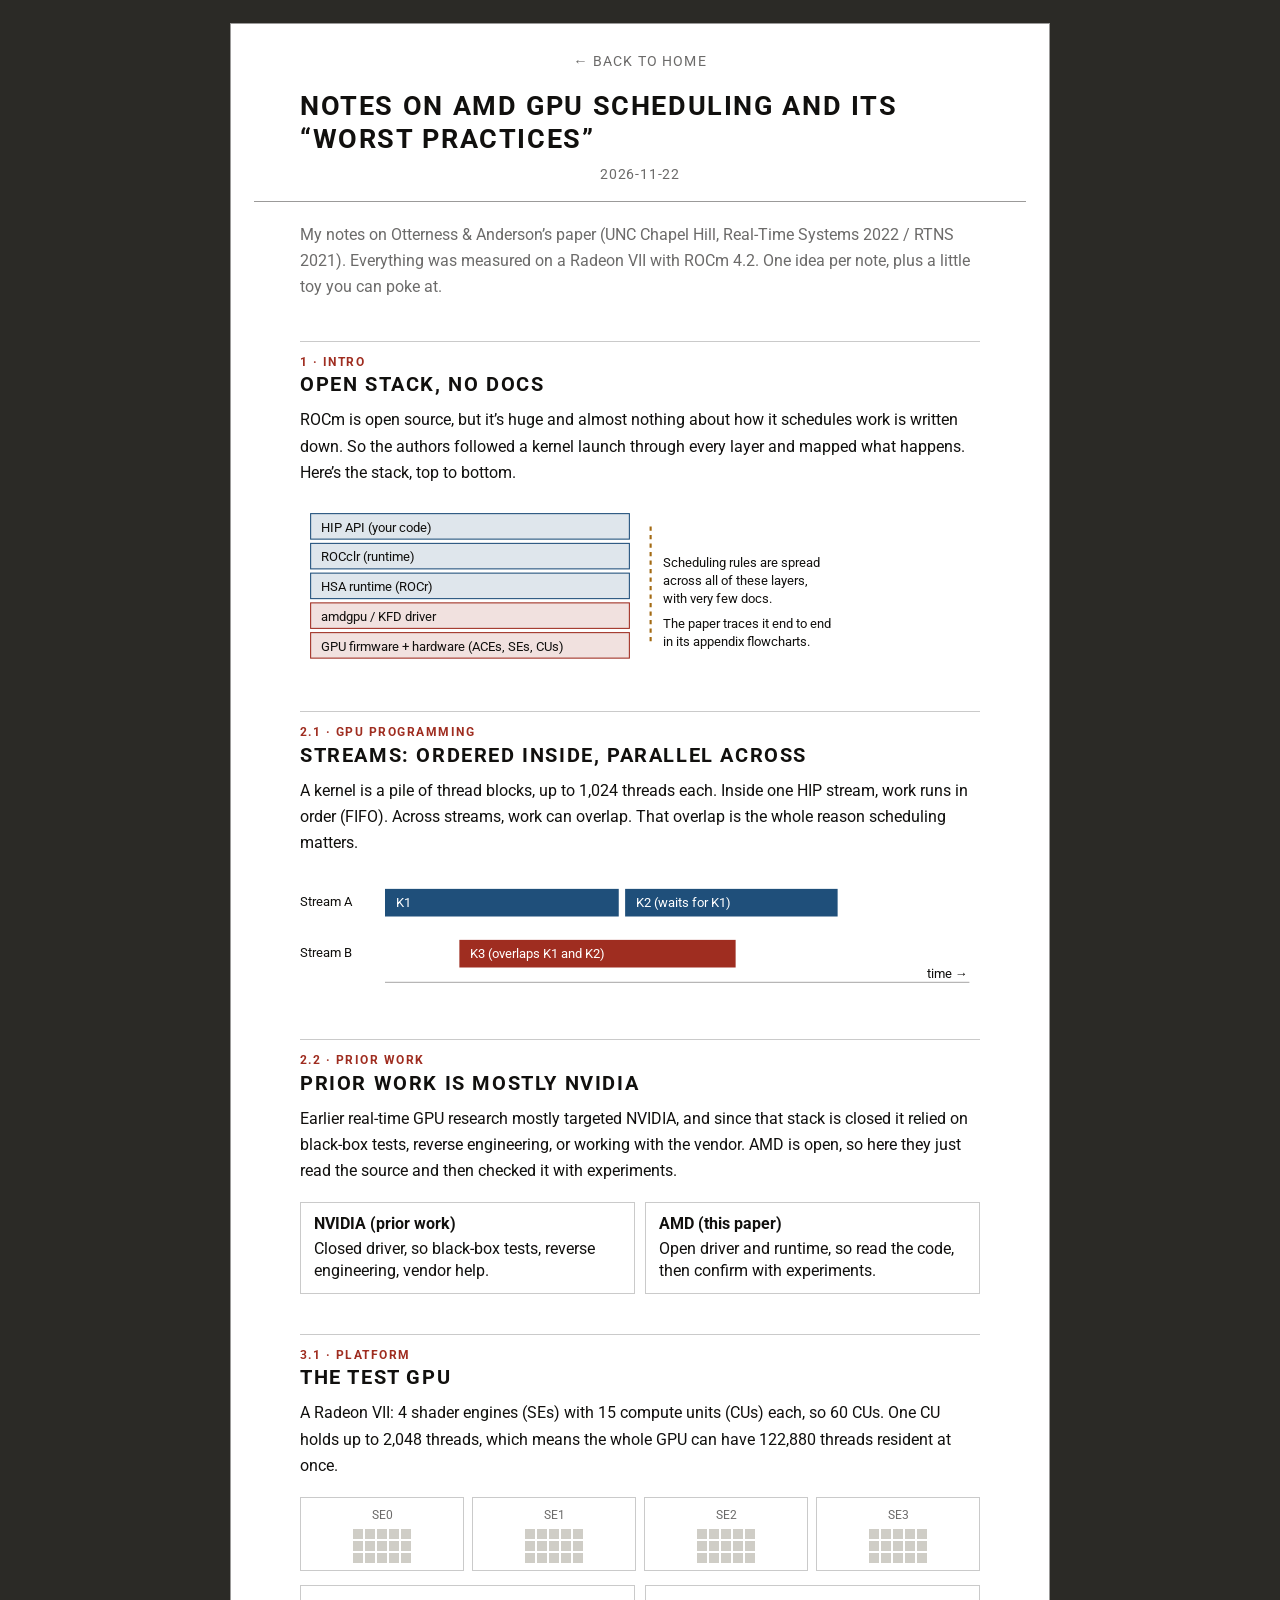
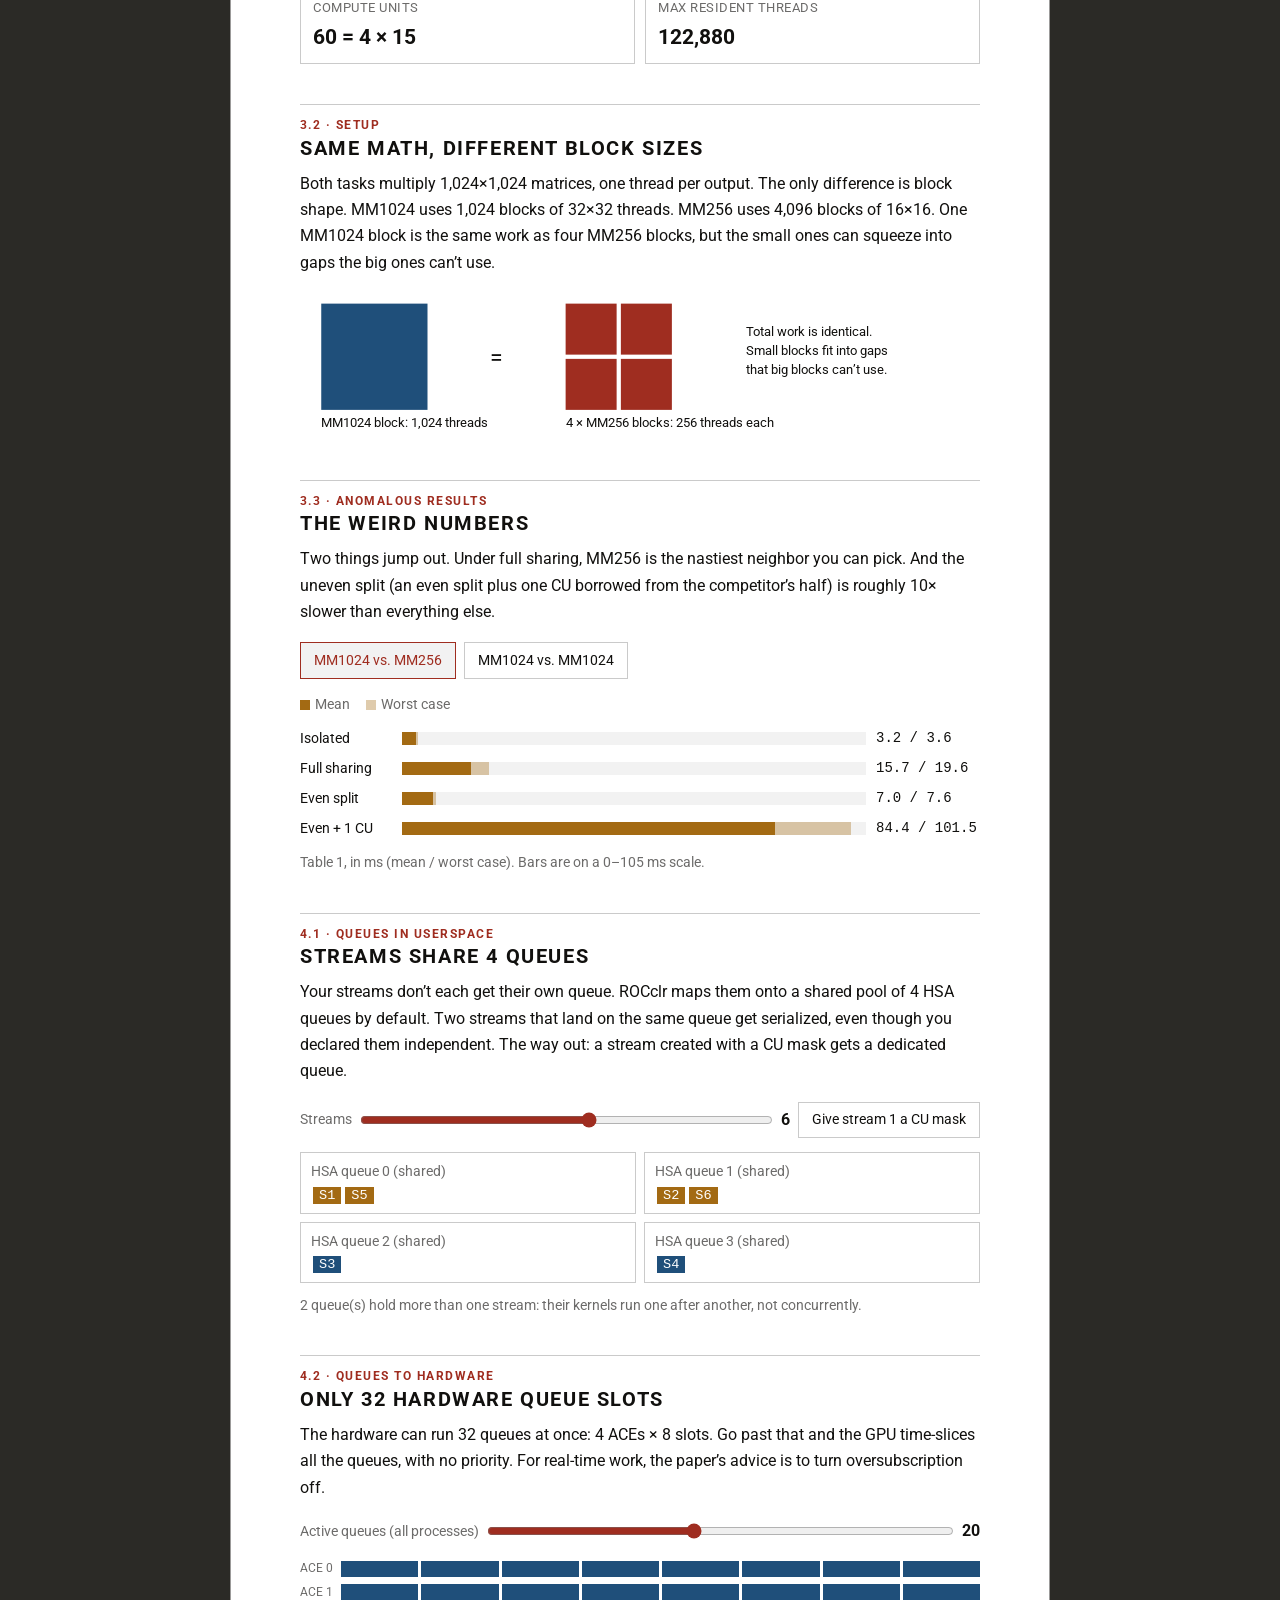
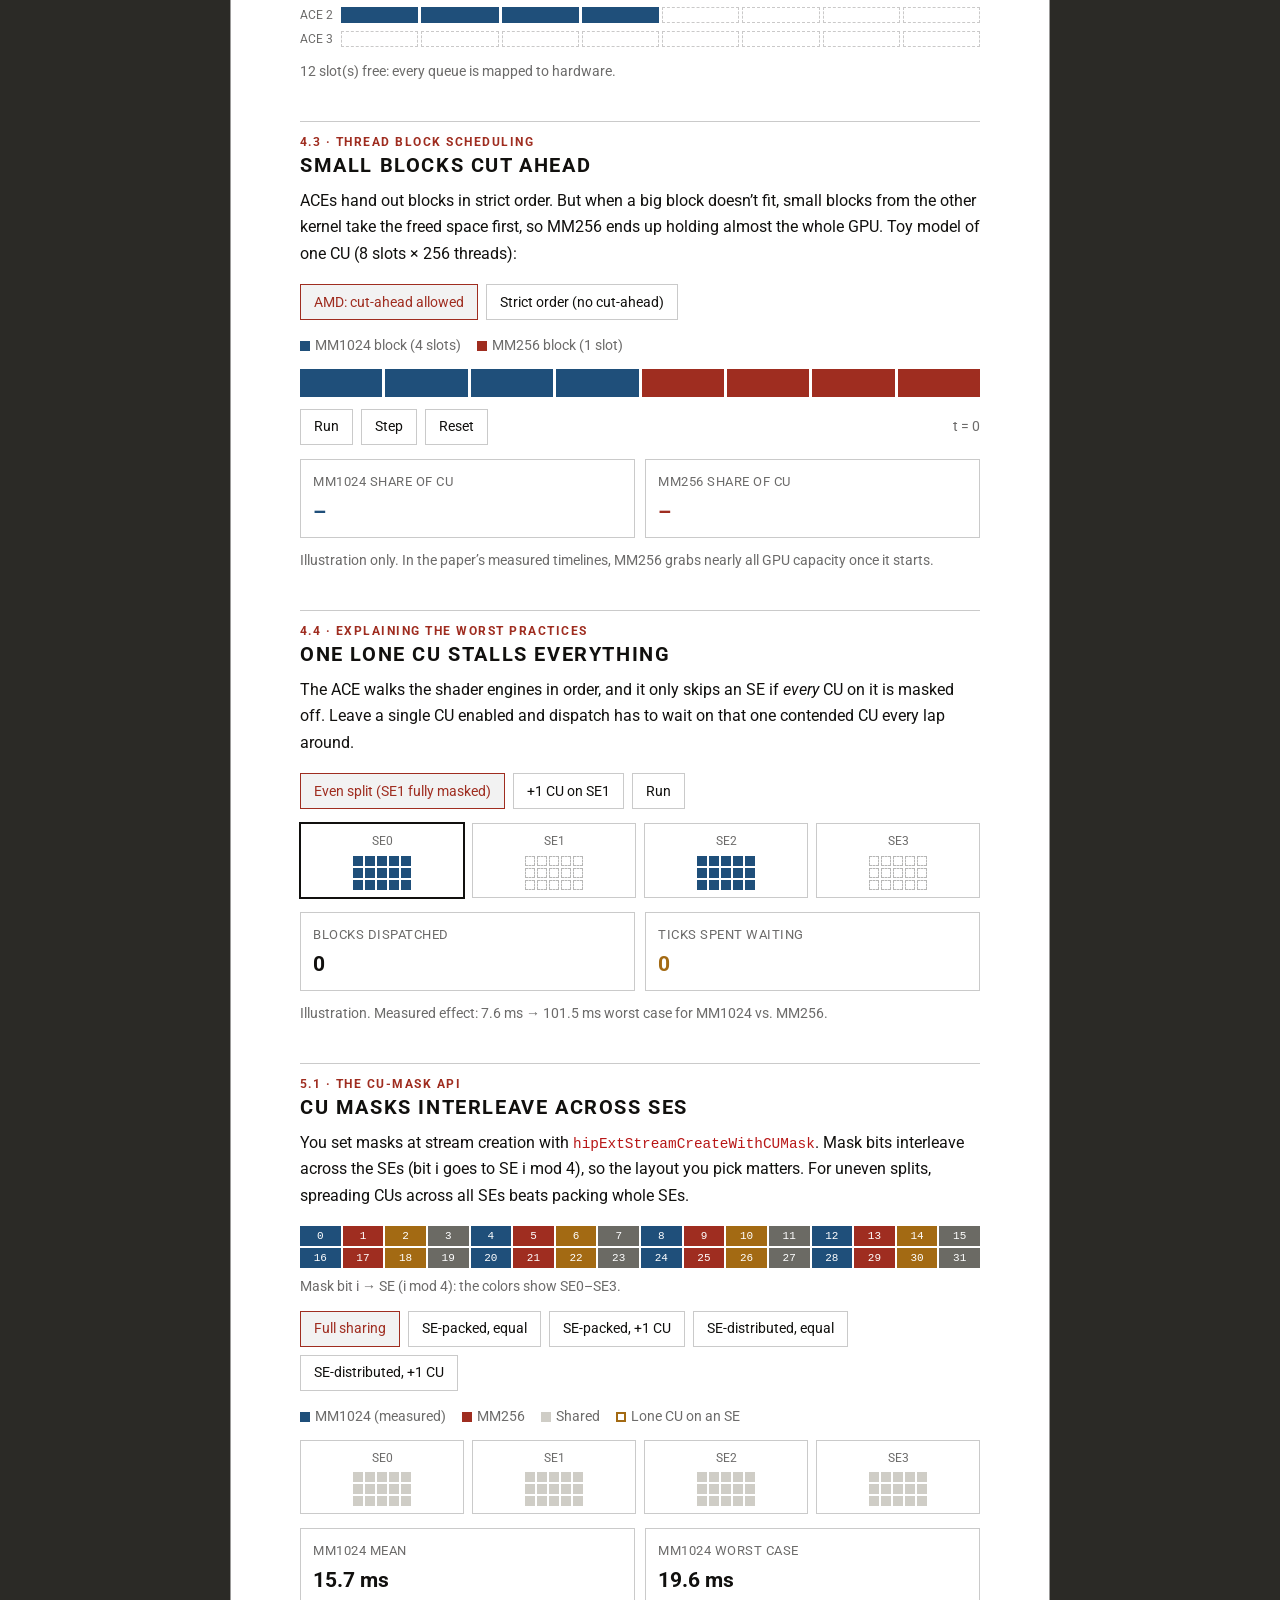
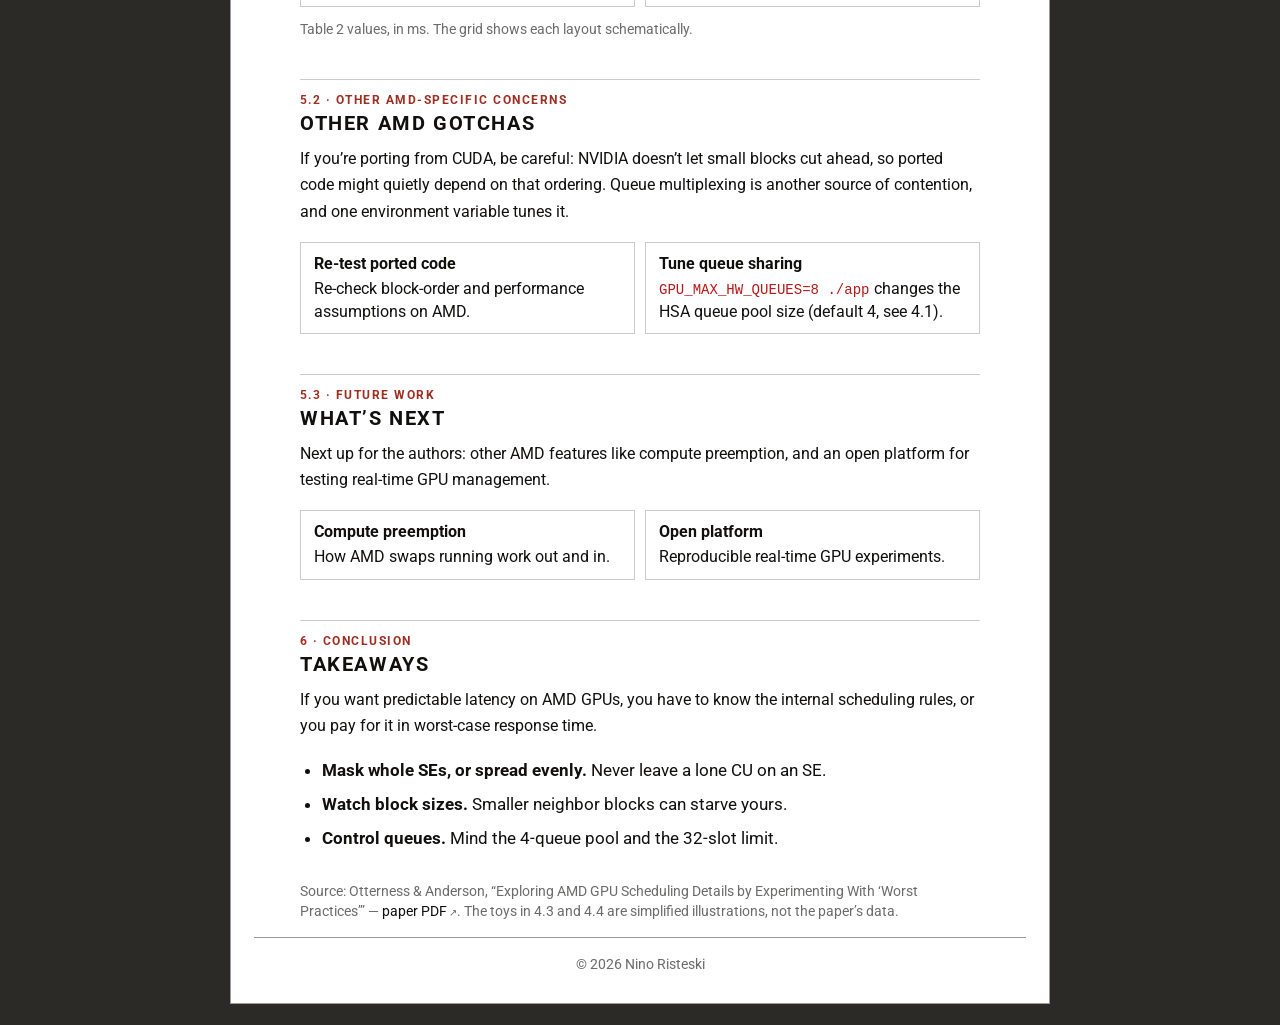
==== commit 148b264b: "center equals sign between blocks in 3.2 diagram Co-Authored-By: Claude Sonnet 5.5 <noreply@anthropi" ====
--- a/blogs/amd-gpu-scheduling-worst-practices.html
+++ b/blogs/amd-gpu-scheduling-worst-practices.html
@@ -112,7 +112,7 @@
                 <rect x="20" y="10" width="100" height="100" fill="#1f4f7a"/><text x="20" y="126">MM1024 block: 1,024 threads</text>
                 <g fill="#9f2d20"><rect x="250" y="10" width="48" height="48"/><rect x="302" y="10" width="48" height="48"/><rect x="250" y="62" width="48" height="48"/><rect x="302" y="62" width="48" height="48"/></g>
                 <text x="250" y="126">4 × MM256 blocks: 256 threads each</text>
-                <text x="150" y="66" style="font-size:22px">=</text>
+                <text x="185" y="60" text-anchor="middle" dominant-baseline="central" style="font-size:22px">=</text>
                 <text x="420" y="40">Total work is identical.</text><text x="420" y="58">Small blocks fit into gaps</text><text x="420" y="76">that big blocks can’t use.</text>
             </svg>
 
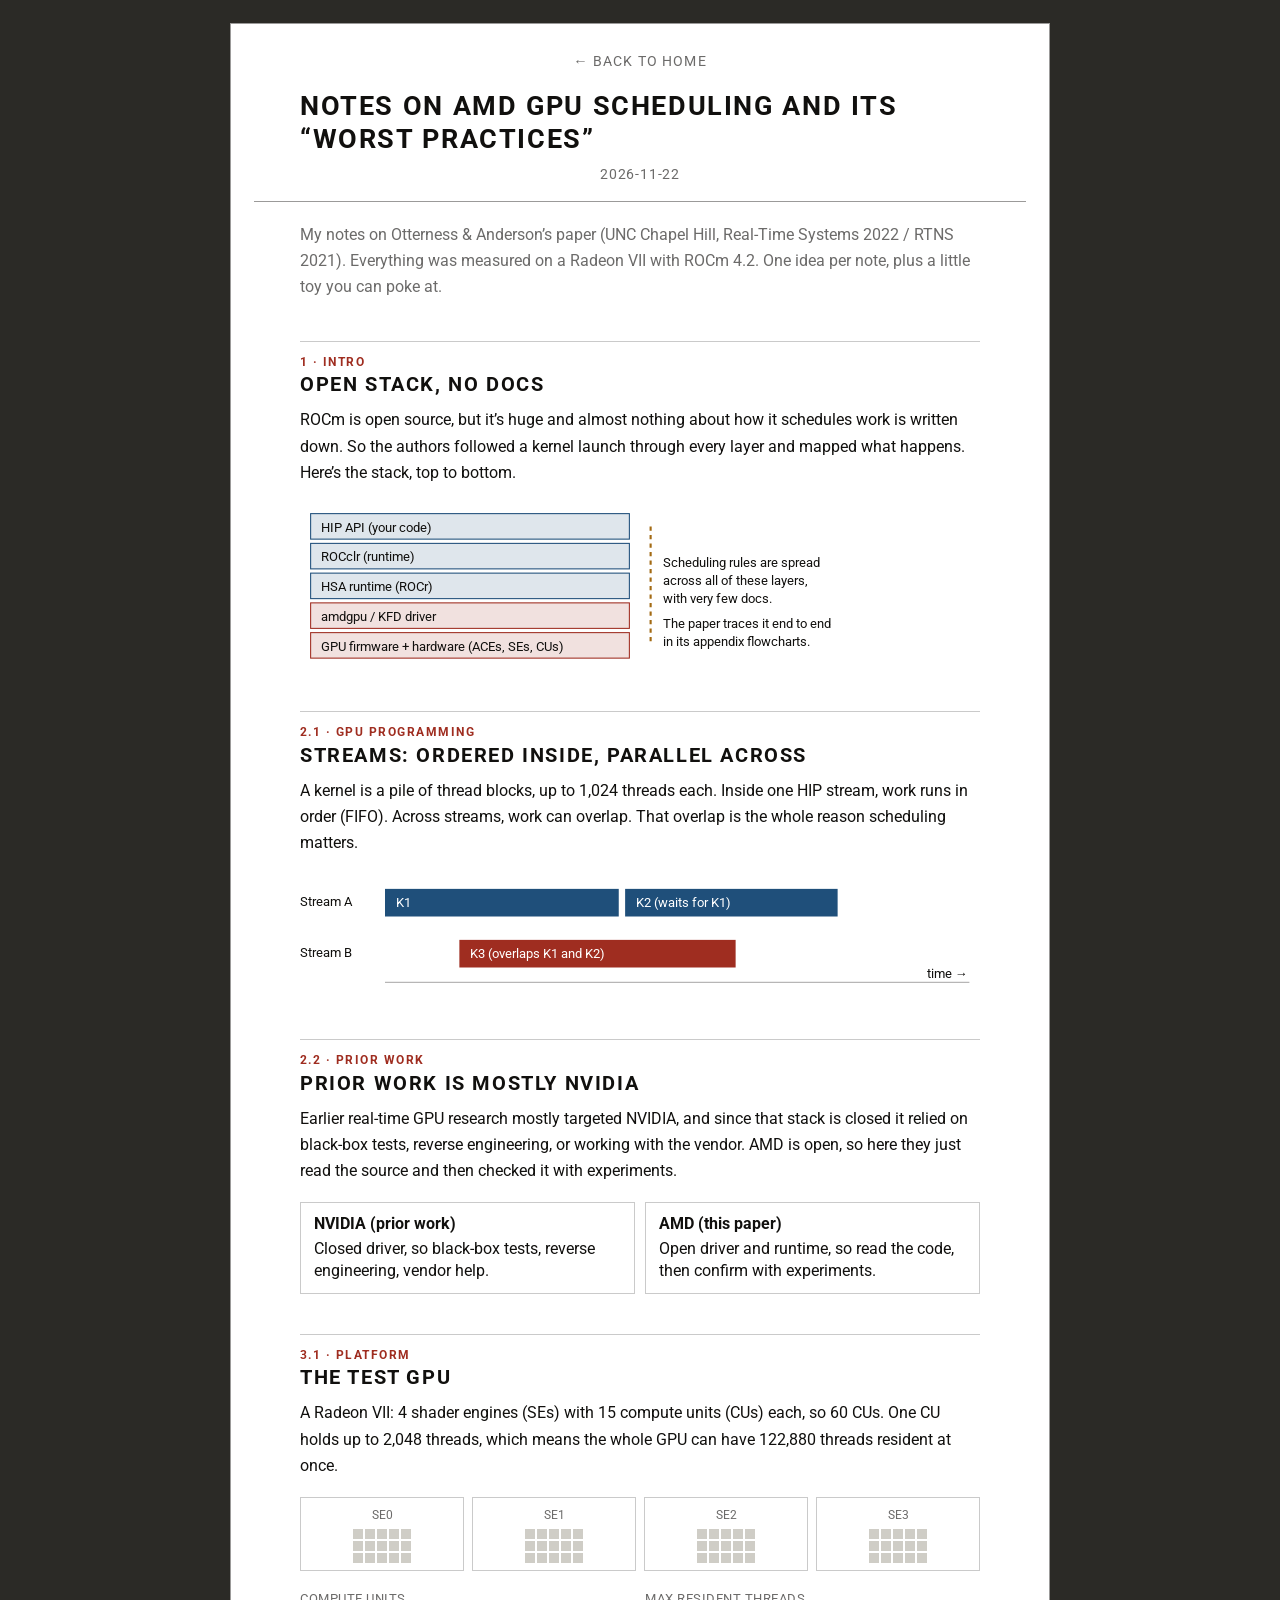
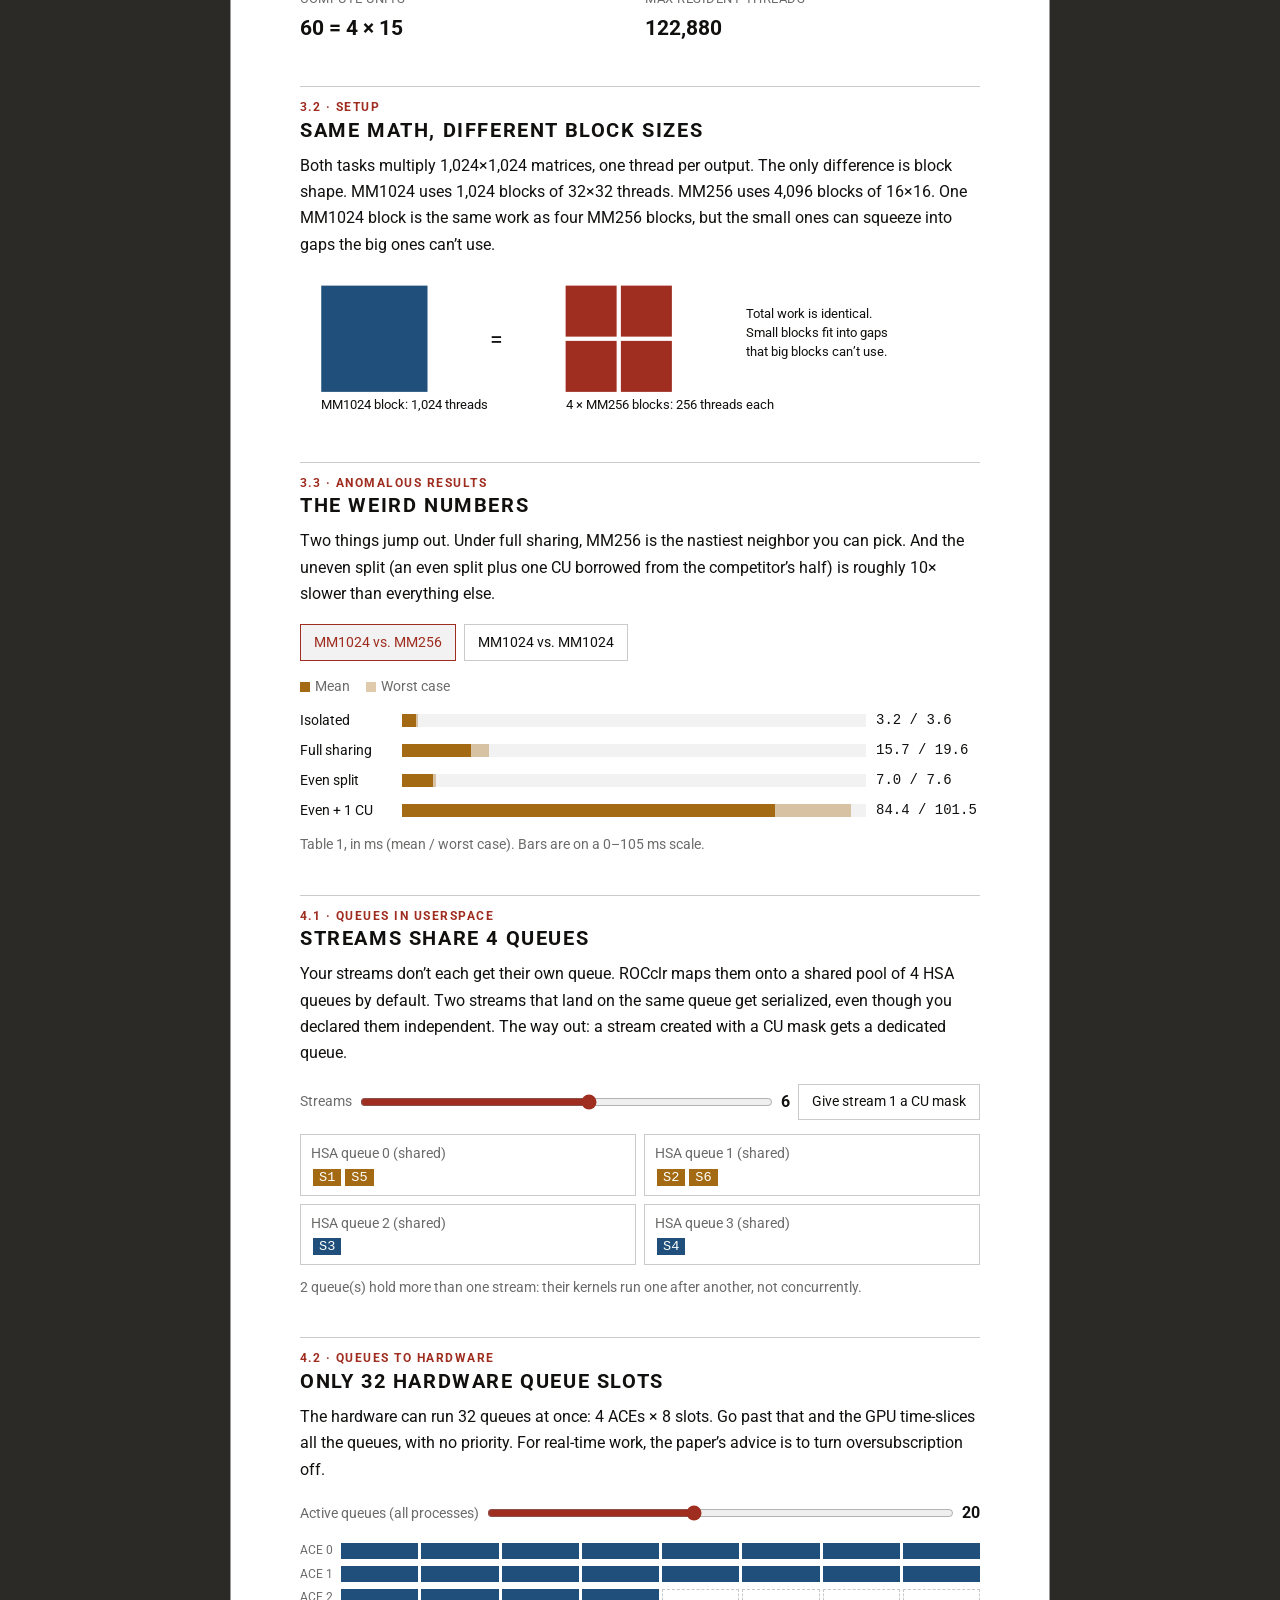
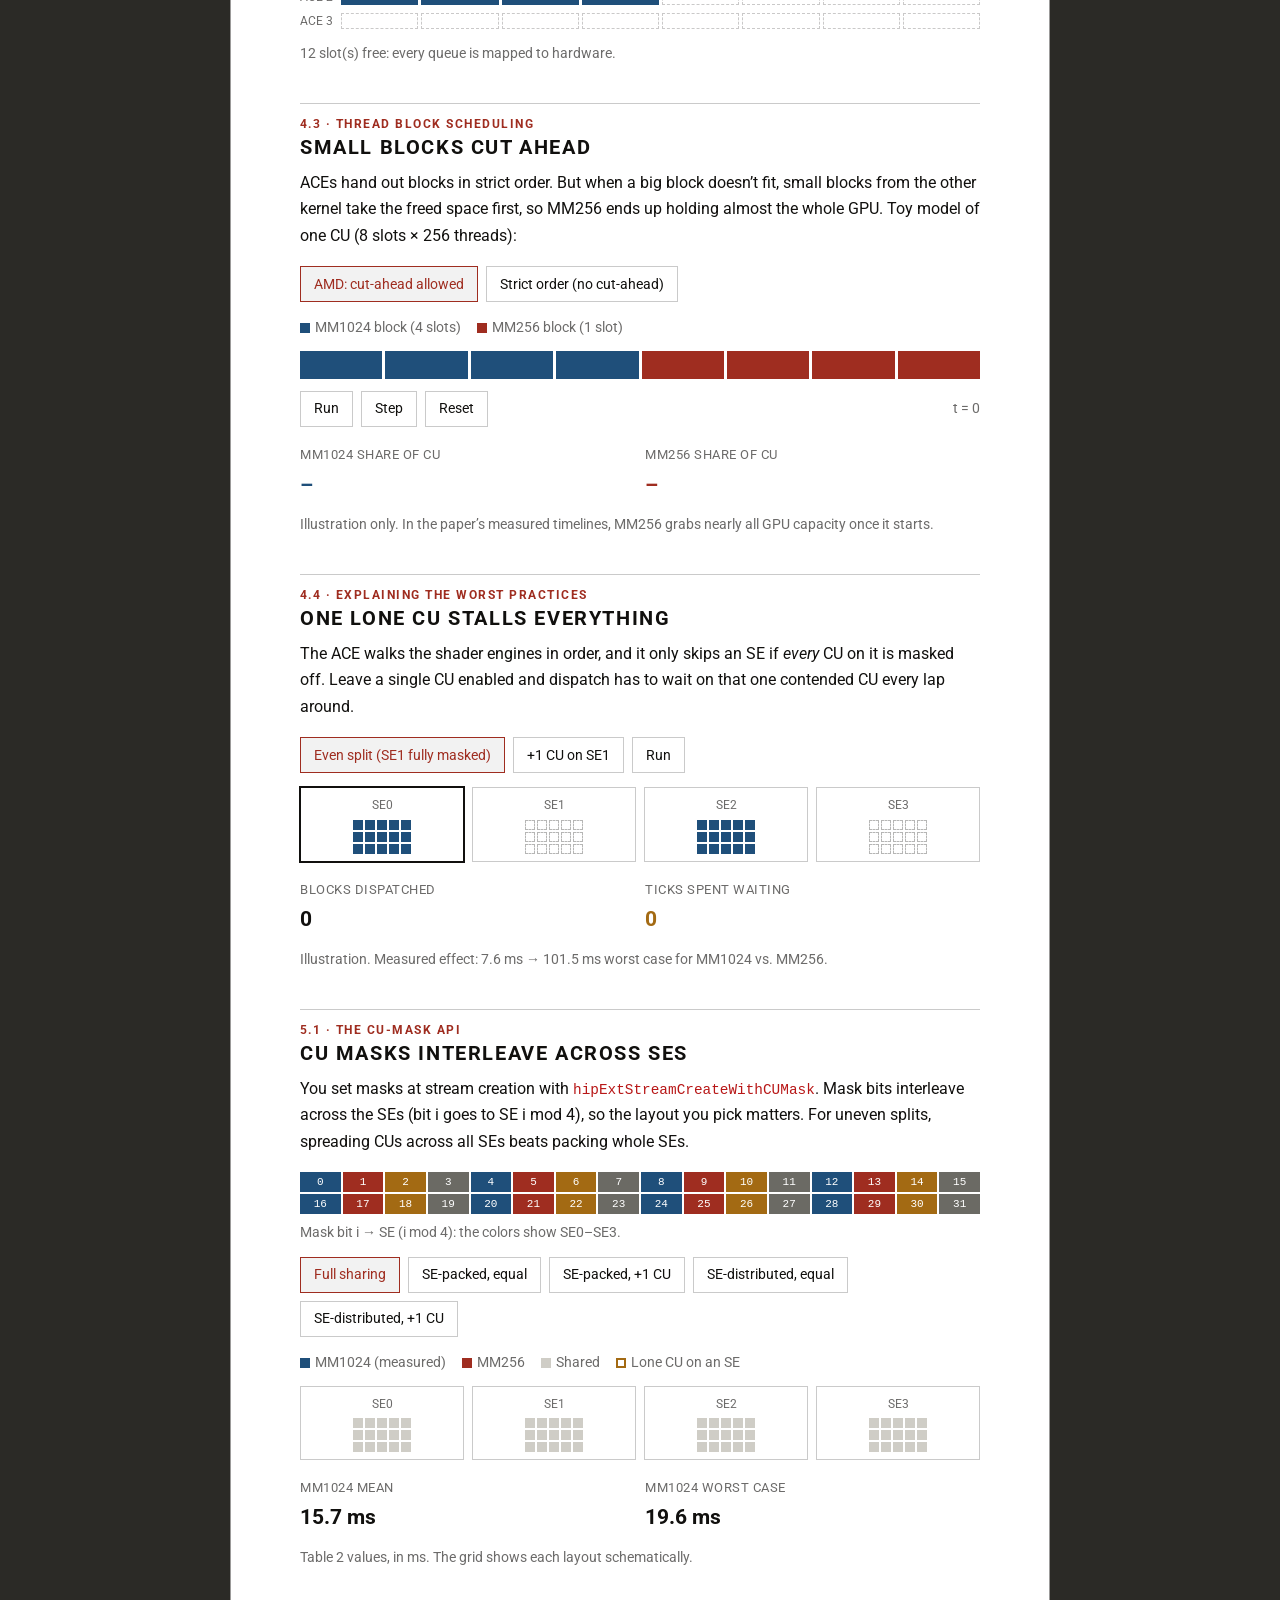
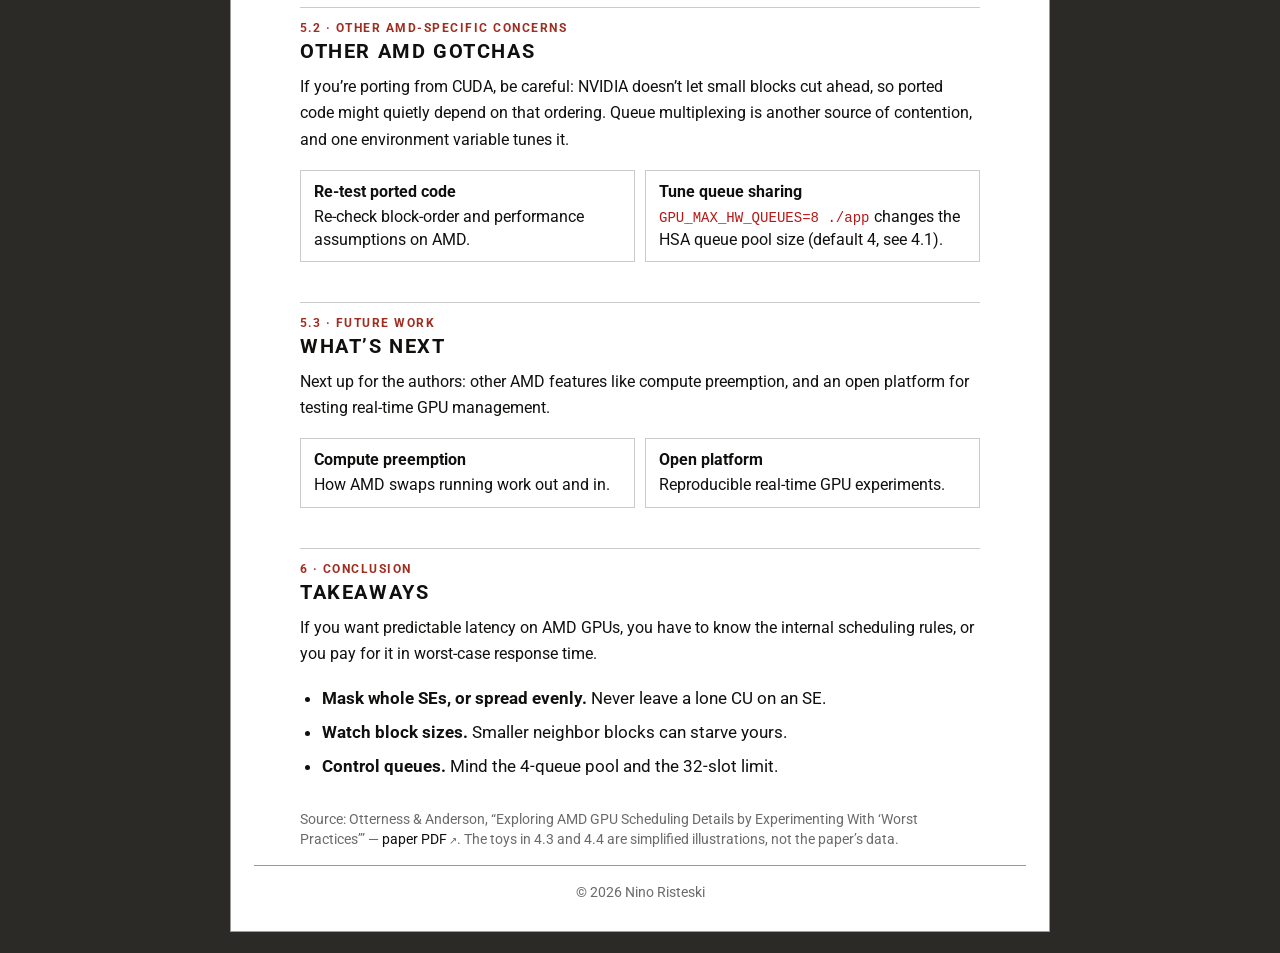
==== commit 38b16be7: "remove boxes around stat readouts in AMD notes Co-Authored-By: Claude Sonnet 5.5 <noreply@anthropic." ====
--- a/blogs/amd-gpu-scheduling-worst-practices.html
+++ b/blogs/amd-gpu-scheduling-worst-practices.html
@@ -26,7 +26,7 @@
         .notes .lg { display:flex; flex-wrap:wrap; gap:0.8rem; margin:0 0 0.6rem; font-size:0.68rem; color:var(--mut); }
         .notes .lg i { display:inline-block; width:10px; height:10px; margin-right:5px; vertical-align:-1px; }
         .notes .stats { display:grid; grid-template-columns:repeat(2,minmax(0,1fr)); gap:0.5rem; margin-top:0.7rem; }
-        .notes .stat { border:1px solid var(--line); padding:0.4rem 0.6rem; }
+        .notes .stat { padding:0; }
         .notes .stat b { display:block; font-size:1.05rem; font-weight:700; }
         .notes .stat span { font-size:0.65rem; color:var(--mut); letter-spacing:0.04em; text-transform:uppercase; }
         .notes .cards { display:grid; grid-template-columns:repeat(auto-fit,minmax(190px,1fr)); gap:0.5rem; margin-top:0.7rem; }
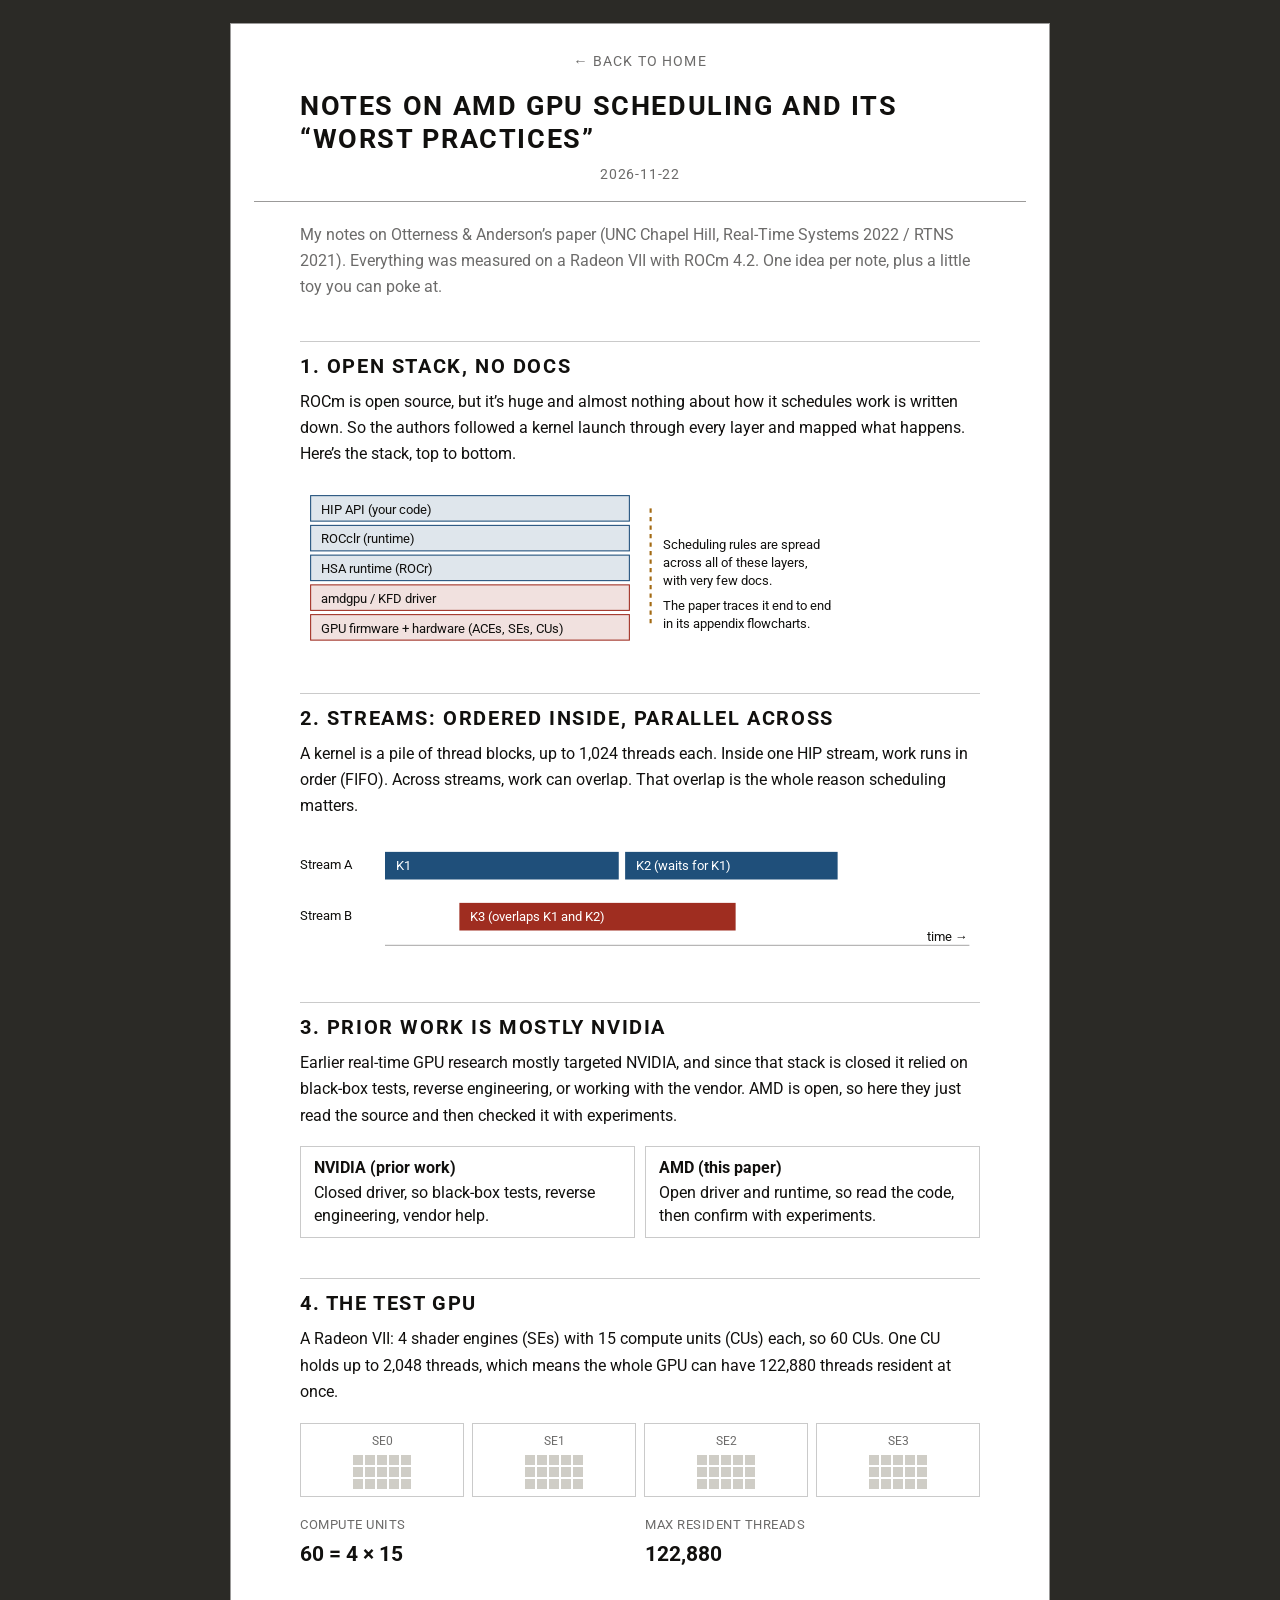
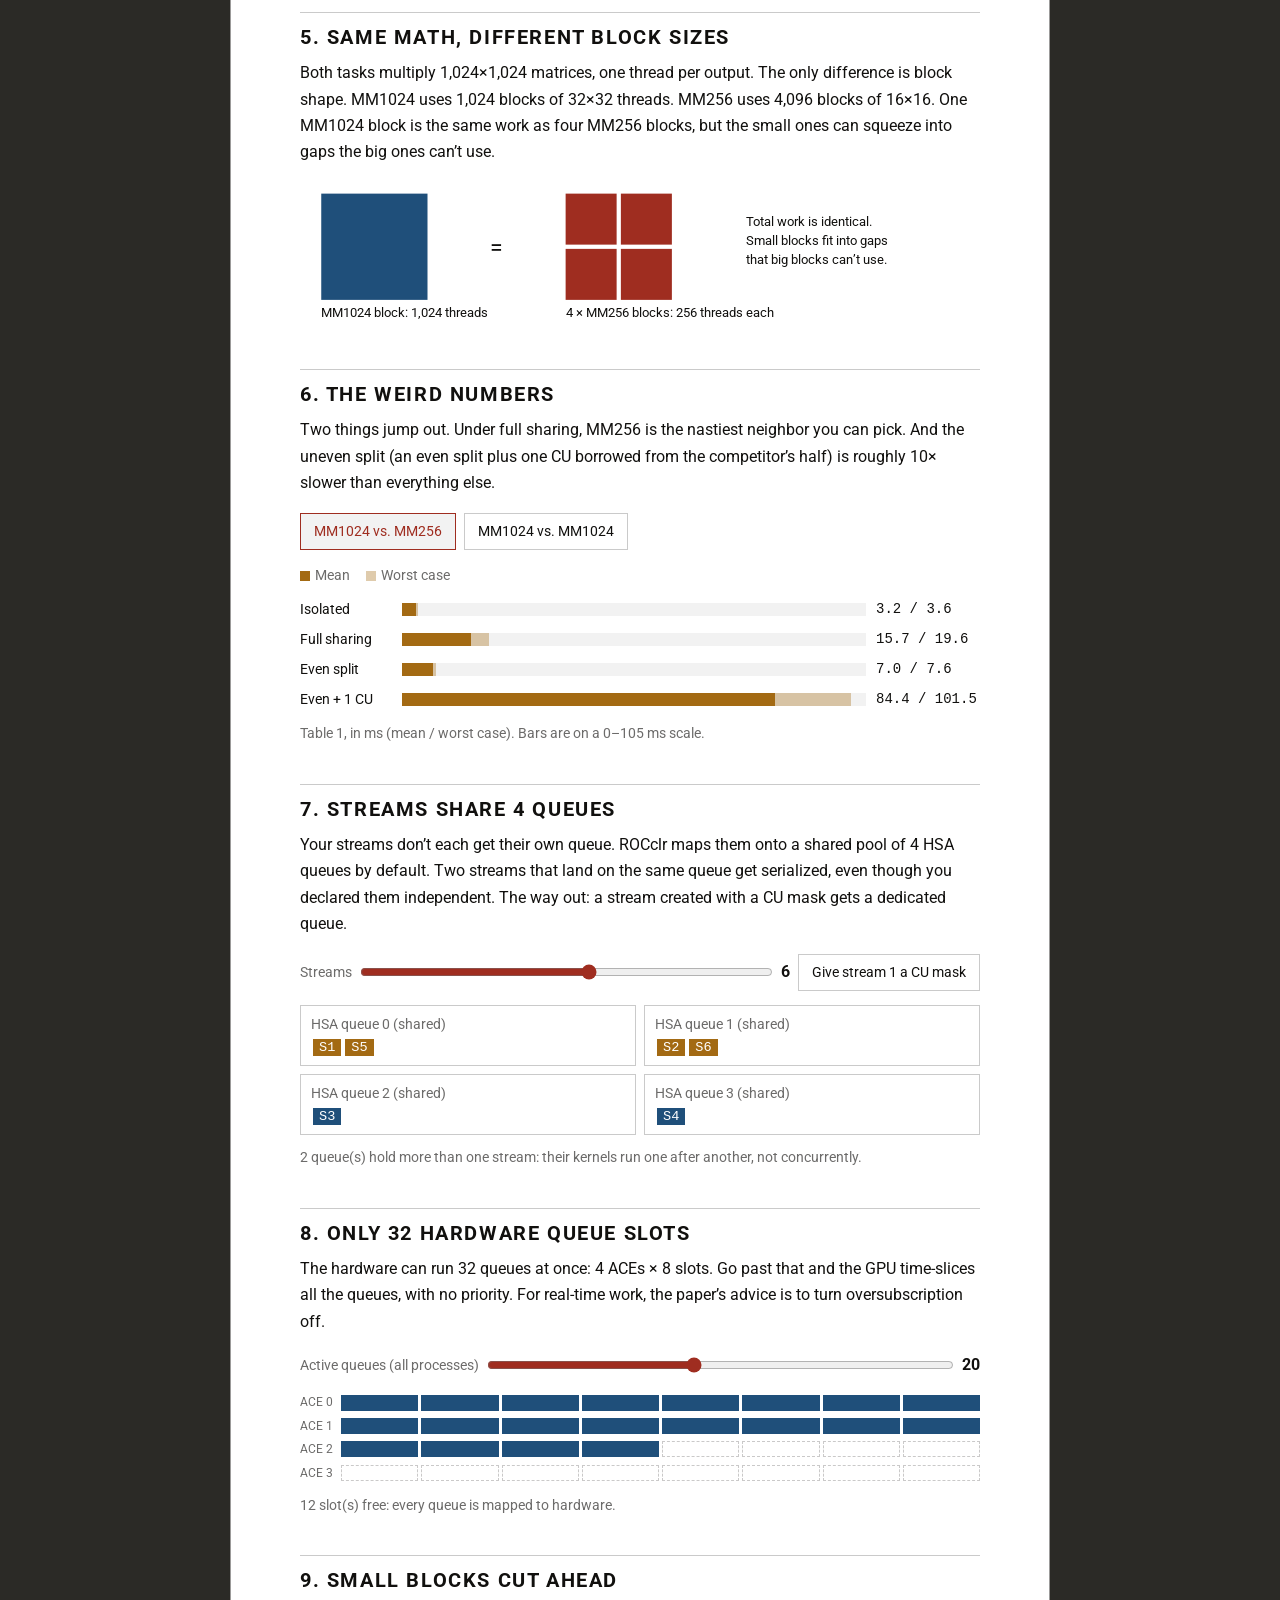
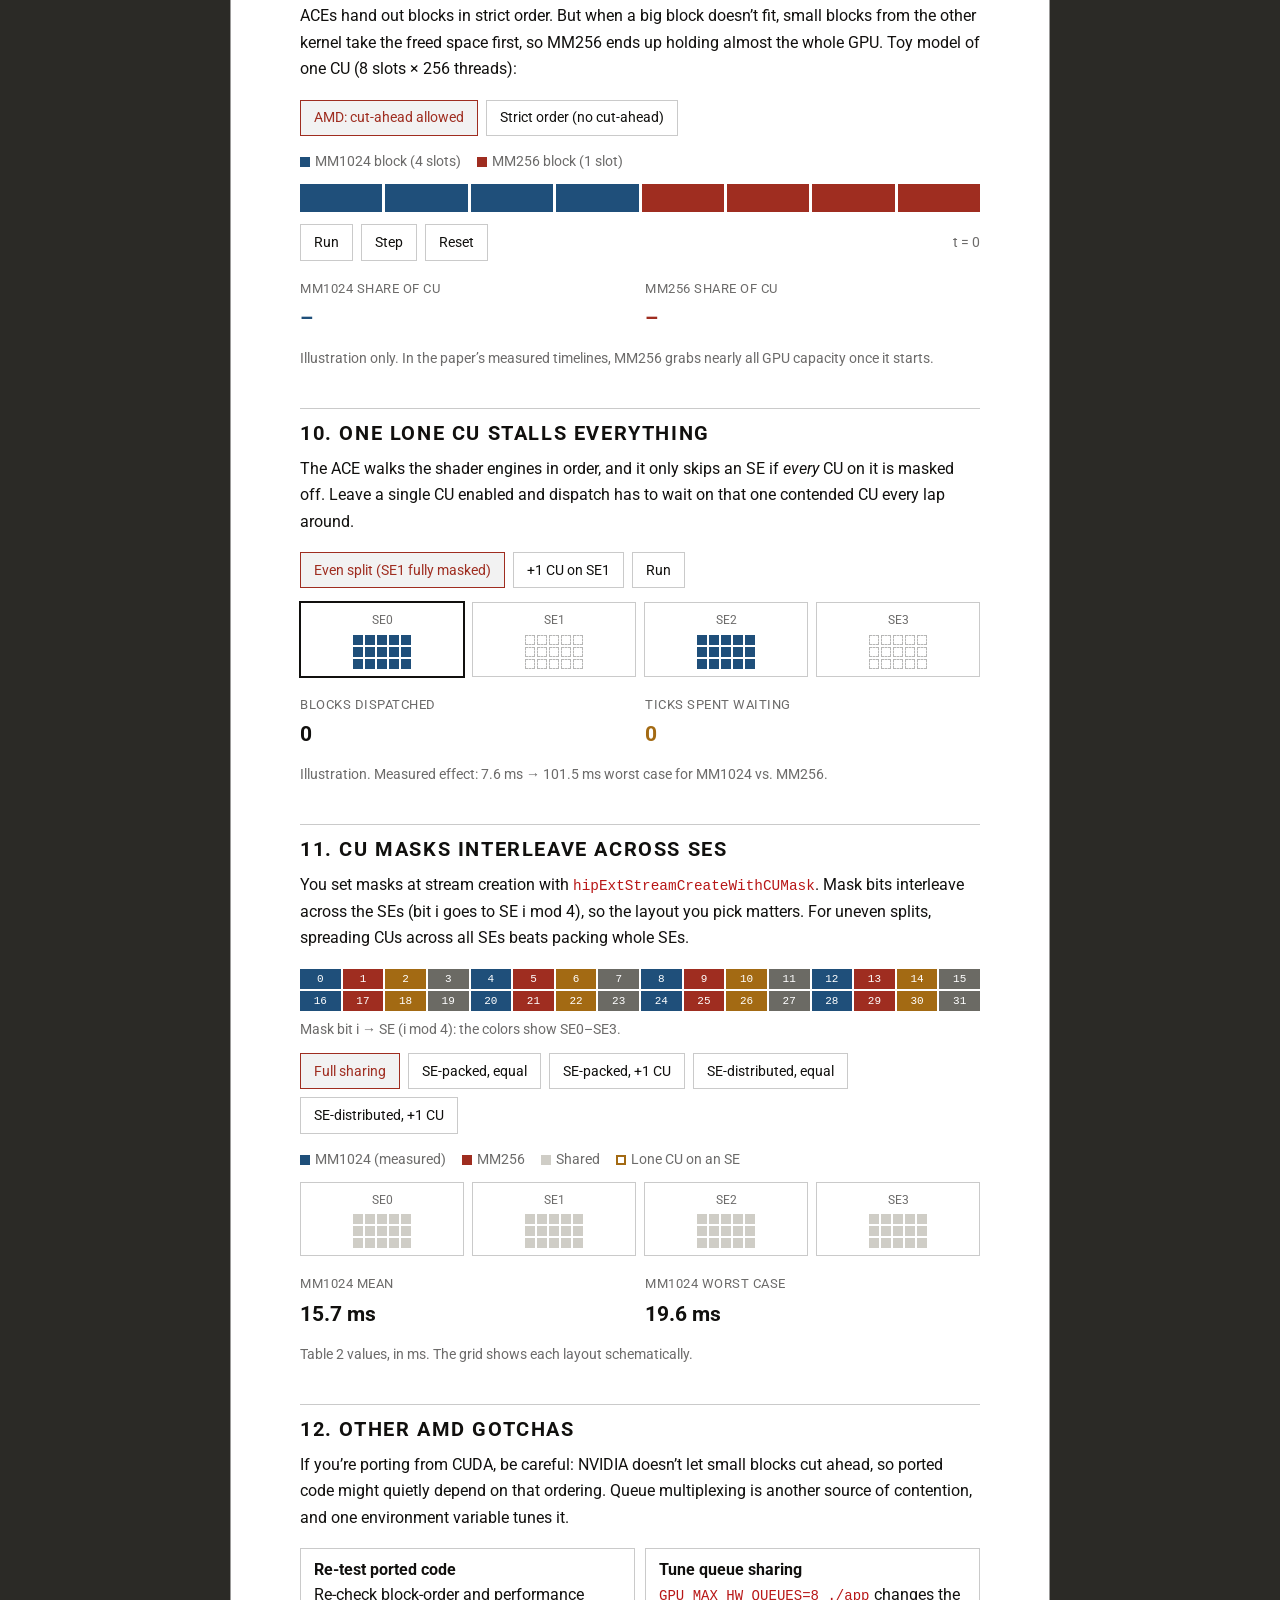
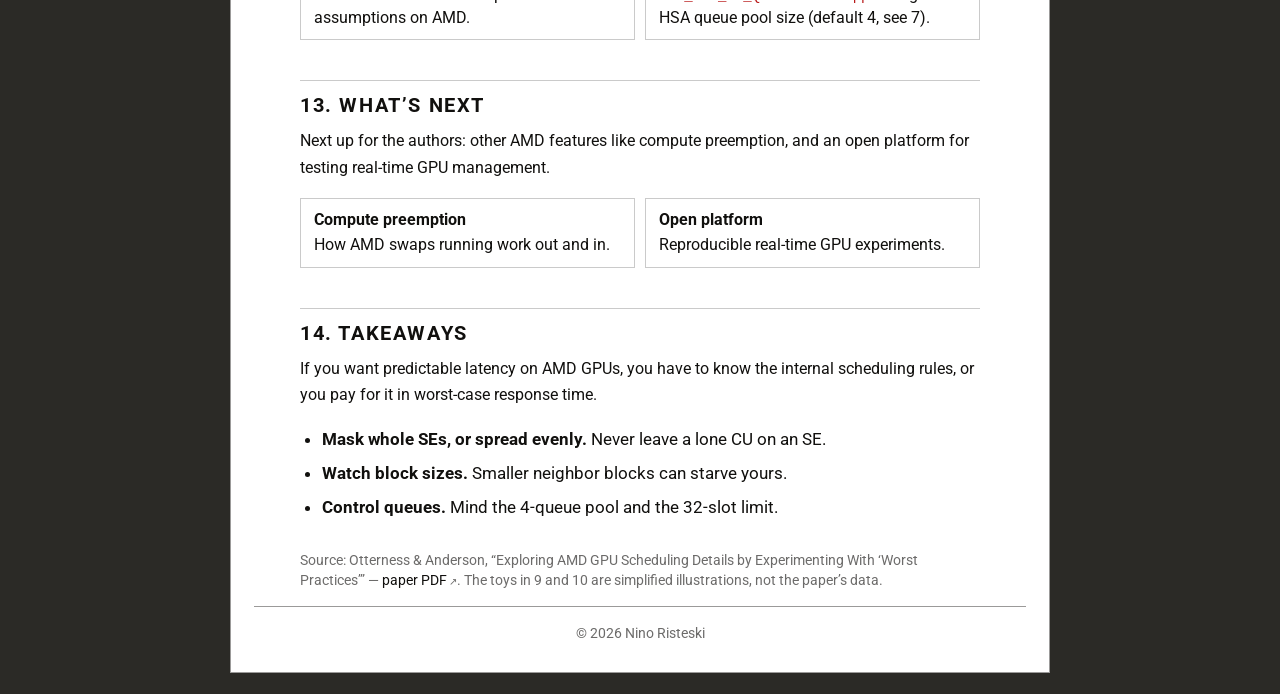
==== commit 30fdf0e4: "simplify AMD notes headings to plain numbered titles Co-Authored-By: Claude Sonnet 5.5 <noreply@anth" ====
--- a/blogs/amd-gpu-scheduling-worst-practices.html
+++ b/blogs/amd-gpu-scheduling-worst-practices.html
@@ -14,7 +14,6 @@
         .notes { --a:#1f4f7a; --b:#9f2d20; --w:#a36a13; --g:#cfcdc6; --line:rgba(17,16,14,0.22); --soft:rgba(17,16,14,0.05); --mut:rgba(17,16,14,0.62); }
         .notes * { border-radius: 0; }
         .notes .lede { color: var(--mut); }
-        .notes .num { display:block; margin-bottom:0.15rem; color:var(--b); font-size:0.62rem; font-weight:700; letter-spacing:0.12em; }
         .notes h2 { margin-top:2rem; }
         .notes .cap { margin:0.6rem 0 0; color:var(--mut); font-size:0.7rem; line-height:1.45; }
         .notes .row { display:flex; flex-wrap:wrap; gap:0.4rem; align-items:center; margin:0 0 0.7rem; }
@@ -71,7 +70,7 @@
         <main class="blog-post-content notes">
             <p class="lede">My notes on Otterness &amp; Anderson’s paper (UNC Chapel Hill, Real-Time Systems 2022 / RTNS 2021). Everything was measured on a Radeon VII with ROCm 4.2. One idea per note, plus a little toy you can poke at.</p>
 
-            <h2><span class="num">1 · INTRO</span>Open stack, no docs</h2>
+            <h2>1. Open stack, no docs</h2>
             <p>ROCm is open source, but it’s huge and almost nothing about how it schedules work is written down. So the authors followed a kernel launch through every layer and mapped what happens. Here’s the stack, top to bottom.</p>
             <svg viewBox="0 0 640 150" width="100%" role="img" aria-label="ROCm layers from HIP down to GPU firmware">
                 <rect x="10" y="10" width="300" height="24" fill="#1f4f7a" fill-opacity=".14" stroke="#1f4f7a"/><text x="20" y="27">HIP API (your code)</text>
@@ -84,7 +83,7 @@
                 <text x="342" y="94">with very few docs.</text><text x="342" y="118">The paper traces it end to end</text><text x="342" y="135">in its appendix flowcharts.</text>
             </svg>
 
-            <h2><span class="num">2.1 · GPU PROGRAMMING</span>Streams: ordered inside, parallel across</h2>
+            <h2>2. Streams: ordered inside, parallel across</h2>
             <p>A kernel is a pile of thread blocks, up to 1,024 threads each. Inside one HIP stream, work runs in order (FIFO). Across streams, work can overlap. That overlap is the whole reason scheduling matters.</p>
             <svg viewBox="0 0 640 110" width="100%" role="img" aria-label="Stream A runs K1 then K2, stream B runs K3 overlapping both">
                 <text x="0" y="30">Stream A</text><text x="0" y="78">Stream B</text>
@@ -94,19 +93,19 @@
                 <line x1="80" y1="102" x2="630" y2="102" stroke="rgba(17,16,14,.3)"/><text x="590" y="98">time →</text>
             </svg>
 
-            <h2><span class="num">2.2 · PRIOR WORK</span>Prior work is mostly NVIDIA</h2>
+            <h2>3. Prior work is mostly NVIDIA</h2>
             <p>Earlier real-time GPU research mostly targeted NVIDIA, and since that stack is closed it relied on black-box tests, reverse engineering, or working with the vendor. AMD is open, so here they just read the source and then checked it with experiments.</p>
             <div class="cards">
                 <div class="c"><b>NVIDIA (prior work)</b>Closed driver, so black-box tests, reverse engineering, vendor help.</div>
                 <div class="c"><b>AMD (this paper)</b>Open driver and runtime, so read the code, then confirm with experiments.</div>
             </div>
 
-            <h2><span class="num">3.1 · PLATFORM</span>The test GPU</h2>
+            <h2>4. The test GPU</h2>
             <p>A Radeon VII: 4 shader engines (SEs) with 15 compute units (CUs) each, so 60 CUs. One CU holds up to 2,048 threads, which means the whole GPU can have 122,880 threads resident at once.</p>
             <div class="ses" id="plat"></div>
             <div class="stats"><div class="stat"><span>Compute units</span><b>60 = 4 × 15</b></div><div class="stat"><span>Max resident threads</span><b>122,880</b></div></div>
 
-            <h2><span class="num">3.2 · SETUP</span>Same math, different block sizes</h2>
+            <h2>5. Same math, different block sizes</h2>
             <p>Both tasks multiply 1,024×1,024 matrices, one thread per output. The only difference is block shape. MM1024 uses 1,024 blocks of 32×32 threads. MM256 uses 4,096 blocks of 16×16. One MM1024 block is the same work as four MM256 blocks, but the small ones can squeeze into gaps the big ones can’t use.</p>
             <svg viewBox="0 0 640 130" width="100%" role="img" aria-label="One MM1024 block equals four MM256 blocks">
                 <rect x="20" y="10" width="100" height="100" fill="#1f4f7a"/><text x="20" y="126">MM1024 block: 1,024 threads</text>
@@ -116,26 +115,26 @@
                 <text x="420" y="40">Total work is identical.</text><text x="420" y="58">Small blocks fit into gaps</text><text x="420" y="76">that big blocks can’t use.</text>
             </svg>
 
-            <h2><span class="num">3.3 · ANOMALOUS RESULTS</span>The weird numbers</h2>
+            <h2>6. The weird numbers</h2>
             <p>Two things jump out. Under full sharing, MM256 is the nastiest neighbor you can pick. And the uneven split (an even split plus one CU borrowed from the competitor’s half) is roughly 10× slower than everything else.</p>
             <div class="row" id="compSel"><button data-c="256" class="on">MM1024 vs. MM256</button><button data-c="1024">MM1024 vs. MM1024</button></div>
             <div class="lg"><span><i style="background:var(--w)"></i>Mean</span><span><i style="background:var(--w);opacity:.35"></i>Worst case</span></div>
             <div class="bars" id="bars"></div>
             <p class="cap">Table 1, in ms (mean / worst case). Bars are on a 0–105 ms scale.</p>
 
-            <h2><span class="num">4.1 · QUEUES IN USERSPACE</span>Streams share 4 queues</h2>
+            <h2>7. Streams share 4 queues</h2>
             <p>Your streams don’t each get their own queue. ROCclr maps them onto a shared pool of 4 HSA queues by default. Two streams that land on the same queue get serialized, even though you declared them independent. The way out: a stream created with a CU mask gets a dedicated queue.</p>
             <div class="row"><span class="lbl">Streams</span><input type="range" id="nS" min="1" max="10" value="6" step="1"><b id="nSo">6</b><button id="maskBtn">Give stream 1 a CU mask</button></div>
             <div class="qgrid" id="qs"></div>
             <p class="cap" id="qcap"></p>
 
-            <h2><span class="num">4.2 · QUEUES TO HARDWARE</span>Only 32 hardware queue slots</h2>
+            <h2>8. Only 32 hardware queue slots</h2>
             <p>The hardware can run 32 queues at once: 4 ACEs × 8 slots. Go past that and the GPU time-slices all the queues, with no priority. For real-time work, the paper’s advice is to turn oversubscription off.</p>
             <div class="row"><span class="lbl">Active queues (all processes)</span><input type="range" id="nQ" min="1" max="44" value="20" step="1"><b id="nQo">20</b></div>
             <div class="slots" id="slots"></div>
             <p class="cap" id="slotCap"></p>
 
-            <h2><span class="num">4.3 · THREAD BLOCK SCHEDULING</span>Small blocks cut ahead</h2>
+            <h2>9. Small blocks cut ahead</h2>
             <p>ACEs hand out blocks in strict order. But when a big block doesn’t fit, small blocks from the other kernel take the freed space first, so MM256 ends up holding almost the whole GPU. Toy model of one CU (8 slots × 256 threads):</p>
             <div class="row" id="mode"><button data-m="amd" class="on">AMD: cut-ahead allowed</button><button data-m="fifo">Strict order (no cut-ahead)</button></div>
             <div class="lg"><span><i style="background:var(--a)"></i>MM1024 block (4 slots)</span><span><i style="background:var(--b)"></i>MM256 block (1 slot)</span></div>
@@ -144,14 +143,14 @@
             <div class="stats"><div class="stat"><span>MM1024 share of CU</span><b id="sa" style="color:var(--a)">–</b></div><div class="stat"><span>MM256 share of CU</span><b id="sb" style="color:var(--b)">–</b></div></div>
             <p class="cap">Illustration only. In the paper’s measured timelines, MM256 grabs nearly all GPU capacity once it starts.</p>
 
-            <h2><span class="num">4.4 · EXPLAINING THE WORST PRACTICES</span>One lone CU stalls everything</h2>
+            <h2>10. One lone CU stalls everything</h2>
             <p>The ACE walks the shader engines in order, and it only skips an SE if <em>every</em> CU on it is masked off. Leave a single CU enabled and dispatch has to wait on that one contended CU every lap around.</p>
             <div class="row" id="seMode"><button data-s="even" class="on">Even split (SE1 fully masked)</button><button data-s="plus">+1 CU on SE1</button><button id="sePlay">Run</button></div>
             <div class="ses" id="seViz"></div>
             <div class="stats"><div class="stat"><span>Blocks dispatched</span><b id="seN">0</b></div><div class="stat"><span>Ticks spent waiting</span><b id="seW" style="color:var(--w)">0</b></div></div>
             <p class="cap">Illustration. Measured effect: 7.6 ms → 101.5 ms worst case for MM1024 vs. MM256.</p>
 
-            <h2><span class="num">5.1 · THE CU-MASK API</span>CU masks interleave across SEs</h2>
+            <h2>11. CU masks interleave across SEs</h2>
             <p>You set masks at stream creation with <code>hipExtStreamCreateWithCUMask</code>. Mask bits interleave across the SEs (bit i goes to SE i mod 4), so the layout you pick matters. For uneven splits, spreading CUs across all SEs beats packing whole SEs.</p>
             <div class="bits" id="bits"></div>
             <div class="row" id="cfg"><button data-k="full" class="on">Full sharing</button><button data-k="pe">SE-packed, equal</button><button data-k="pp">SE-packed, +1 CU</button><button data-k="de">SE-distributed, equal</button><button data-k="dp">SE-distributed, +1 CU</button></div>
@@ -160,28 +159,28 @@
             <div class="stats"><div class="stat"><span>MM1024 mean</span><b id="mm">–</b></div><div class="stat"><span>MM1024 worst case</span><b id="mx">–</b></div></div>
             <p class="cap">Table 2 values, in ms. The grid shows each layout schematically.</p>
 
-            <h2><span class="num">5.2 · OTHER AMD-SPECIFIC CONCERNS</span>Other AMD gotchas</h2>
+            <h2>12. Other AMD gotchas</h2>
             <p>If you’re porting from CUDA, be careful: NVIDIA doesn’t let small blocks cut ahead, so ported code might quietly depend on that ordering. Queue multiplexing is another source of contention, and one environment variable tunes it.</p>
             <div class="cards">
                 <div class="c"><b>Re-test ported code</b>Re-check block-order and performance assumptions on AMD.</div>
-                <div class="c"><b>Tune queue sharing</b><code>GPU_MAX_HW_QUEUES=8 ./app</code> changes the HSA queue pool size (default 4, see 4.1).</div>
-            </div>
-
-            <h2><span class="num">5.3 · FUTURE WORK</span>What’s next</h2>
+                <div class="c"><b>Tune queue sharing</b><code>GPU_MAX_HW_QUEUES=8 ./app</code> changes the HSA queue pool size (default 4, see 7).</div>
+            </div>
+
+            <h2>13. What’s next</h2>
             <p>Next up for the authors: other AMD features like compute preemption, and an open platform for testing real-time GPU management.</p>
             <div class="cards">
                 <div class="c"><b>Compute preemption</b>How AMD swaps running work out and in.</div>
                 <div class="c"><b>Open platform</b>Reproducible real-time GPU experiments.</div>
             </div>
 
-            <h2><span class="num">6 · CONCLUSION</span>Takeaways</h2>
+            <h2>14. Takeaways</h2>
             <p>If you want predictable latency on AMD GPUs, you have to know the internal scheduling rules, or you pay for it in worst-case response time.</p>
             <ul class="tk">
                 <li><strong>Mask whole SEs, or spread evenly.</strong> Never leave a lone CU on an SE.</li>
                 <li><strong>Watch block sizes.</strong> Smaller neighbor blocks can starve yours.</li>
                 <li><strong>Control queues.</strong> Mind the 4-queue pool and the 32-slot limit.</li>
             </ul>
-            <p class="cap" style="margin-top:1.4rem">Source: Otterness &amp; Anderson, “Exploring AMD GPU Scheduling Details by Experimenting With ‘Worst Practices’” — <a href="https://www.cs.unc.edu/~otternes/papers/rtsj2022.pdf">paper PDF</a>. The toys in 4.3 and 4.4 are simplified illustrations, not the paper’s data.</p>
+            <p class="cap" style="margin-top:1.4rem">Source: Otterness &amp; Anderson, “Exploring AMD GPU Scheduling Details by Experimenting With ‘Worst Practices’” — <a href="https://www.cs.unc.edu/~otternes/papers/rtsj2022.pdf">paper PDF</a>. The toys in 9 and 10 are simplified illustrations, not the paper’s data.</p>
         </main>
 
         <footer>
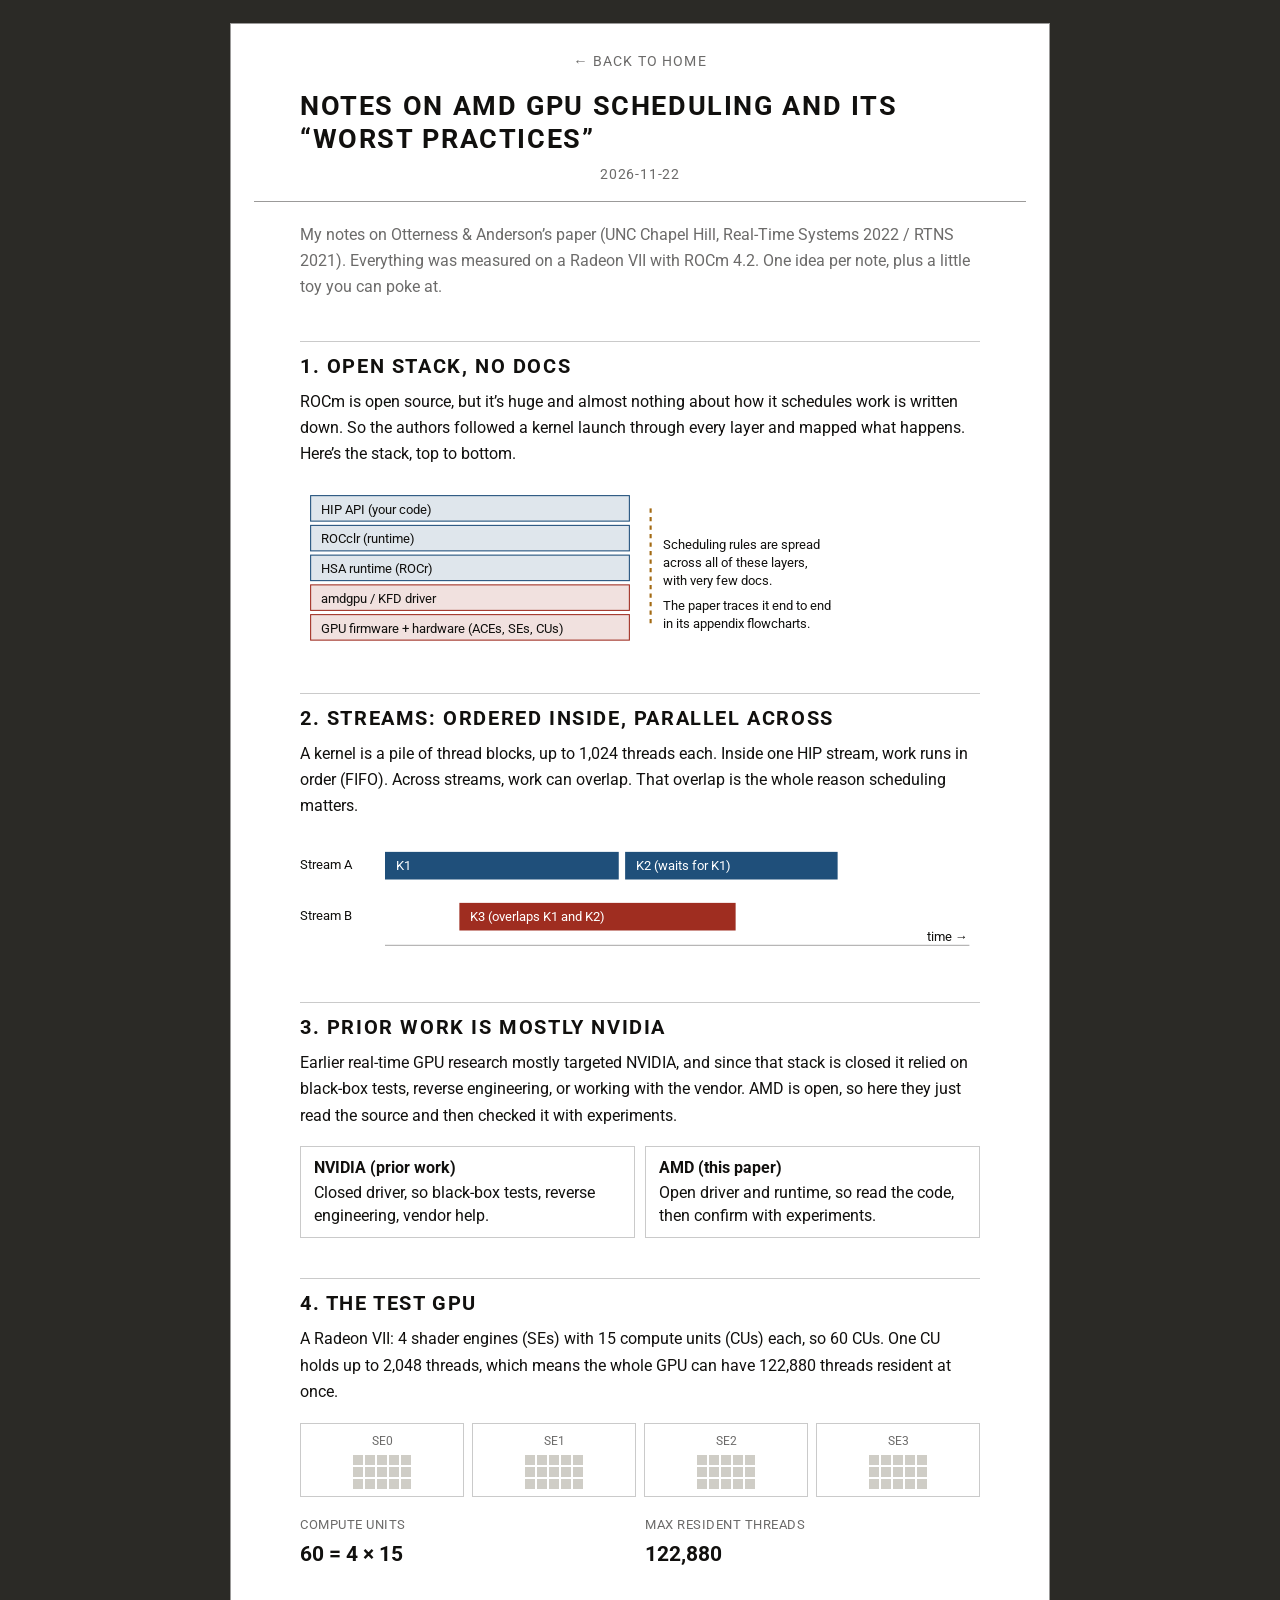
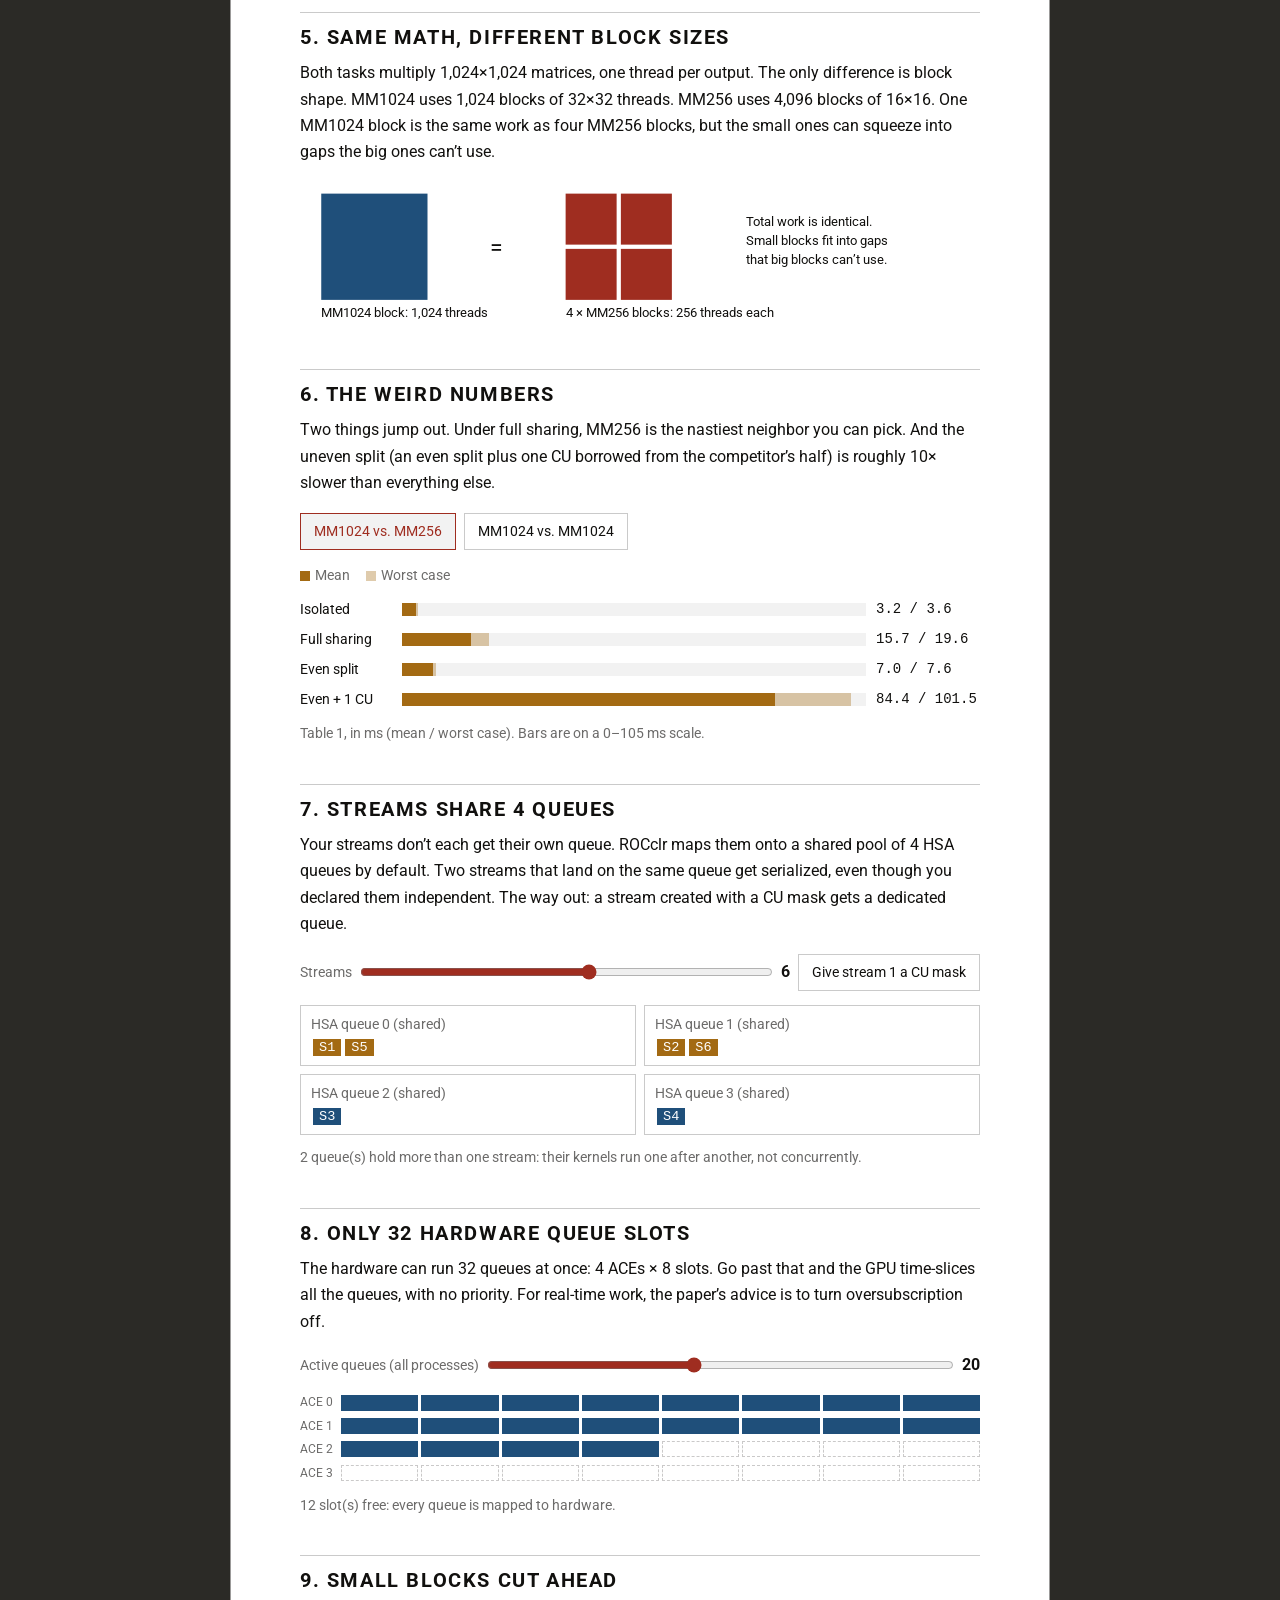
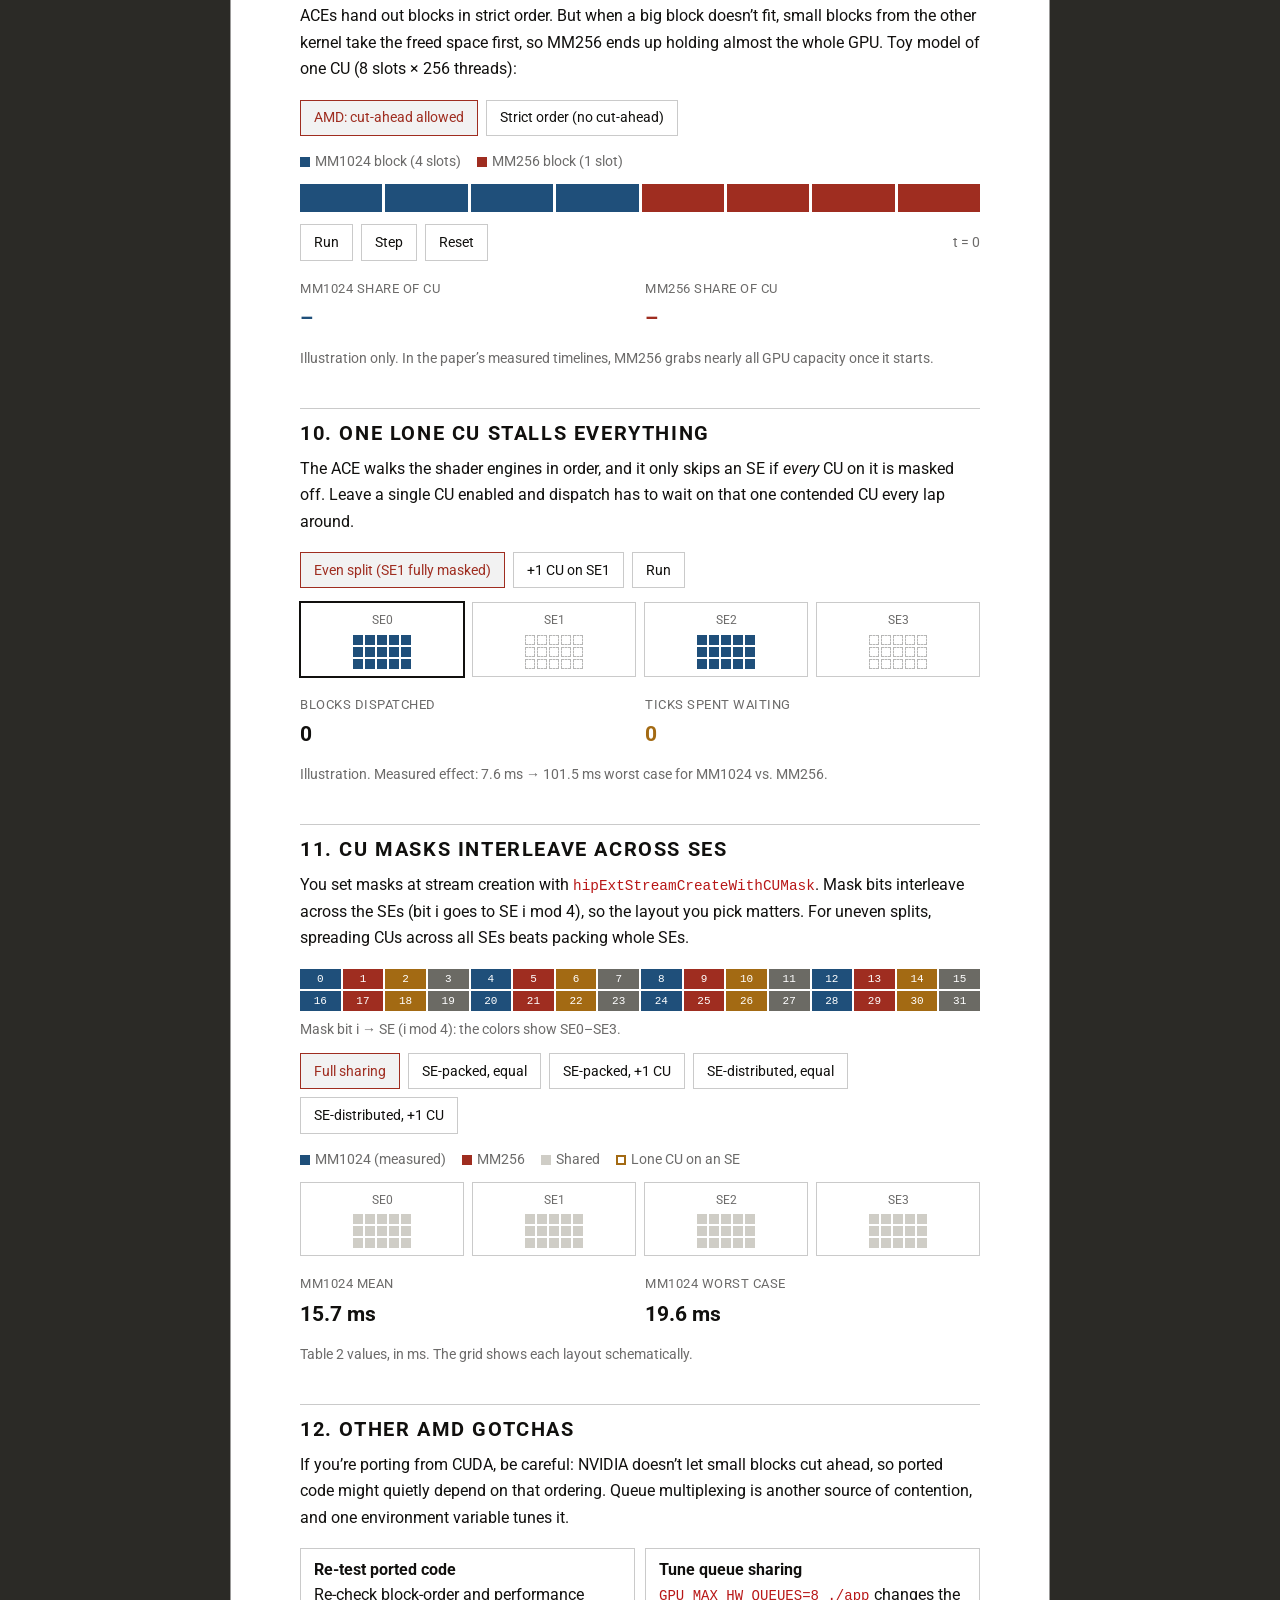
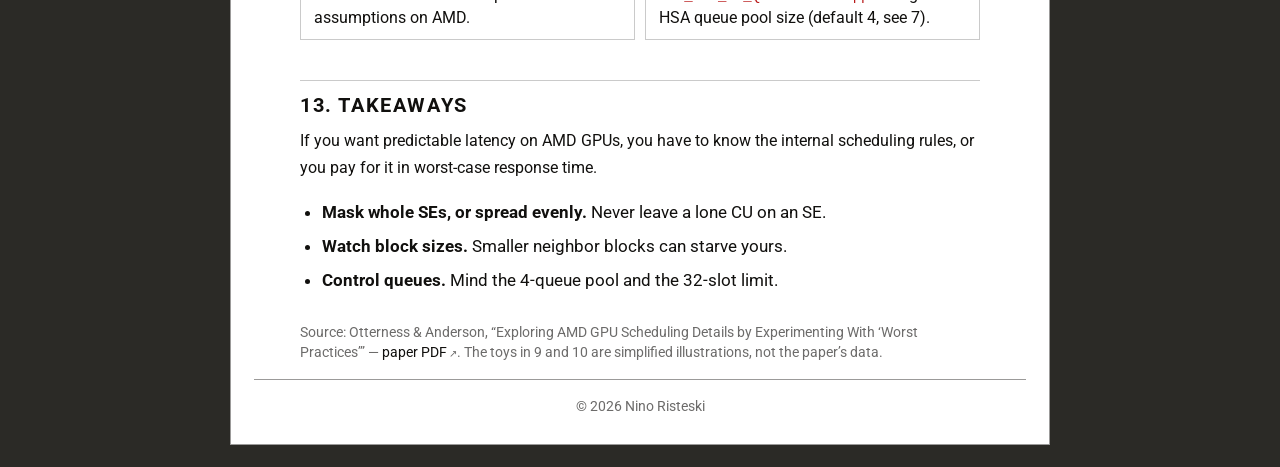
==== commit eb49df9a: "remove What's next section from AMD notes Co-Authored-By: Claude Sonnet 5.5 <noreply@anthropic.com>" ====
--- a/blogs/amd-gpu-scheduling-worst-practices.html
+++ b/blogs/amd-gpu-scheduling-worst-practices.html
@@ -166,14 +166,7 @@
                 <div class="c"><b>Tune queue sharing</b><code>GPU_MAX_HW_QUEUES=8 ./app</code> changes the HSA queue pool size (default 4, see 7).</div>
             </div>
 
-            <h2>13. What’s next</h2>
-            <p>Next up for the authors: other AMD features like compute preemption, and an open platform for testing real-time GPU management.</p>
-            <div class="cards">
-                <div class="c"><b>Compute preemption</b>How AMD swaps running work out and in.</div>
-                <div class="c"><b>Open platform</b>Reproducible real-time GPU experiments.</div>
-            </div>
-
-            <h2>14. Takeaways</h2>
+            <h2>13. Takeaways</h2>
             <p>If you want predictable latency on AMD GPUs, you have to know the internal scheduling rules, or you pay for it in worst-case response time.</p>
             <ul class="tk">
                 <li><strong>Mask whole SEs, or spread evenly.</strong> Never leave a lone CU on an SE.</li>
